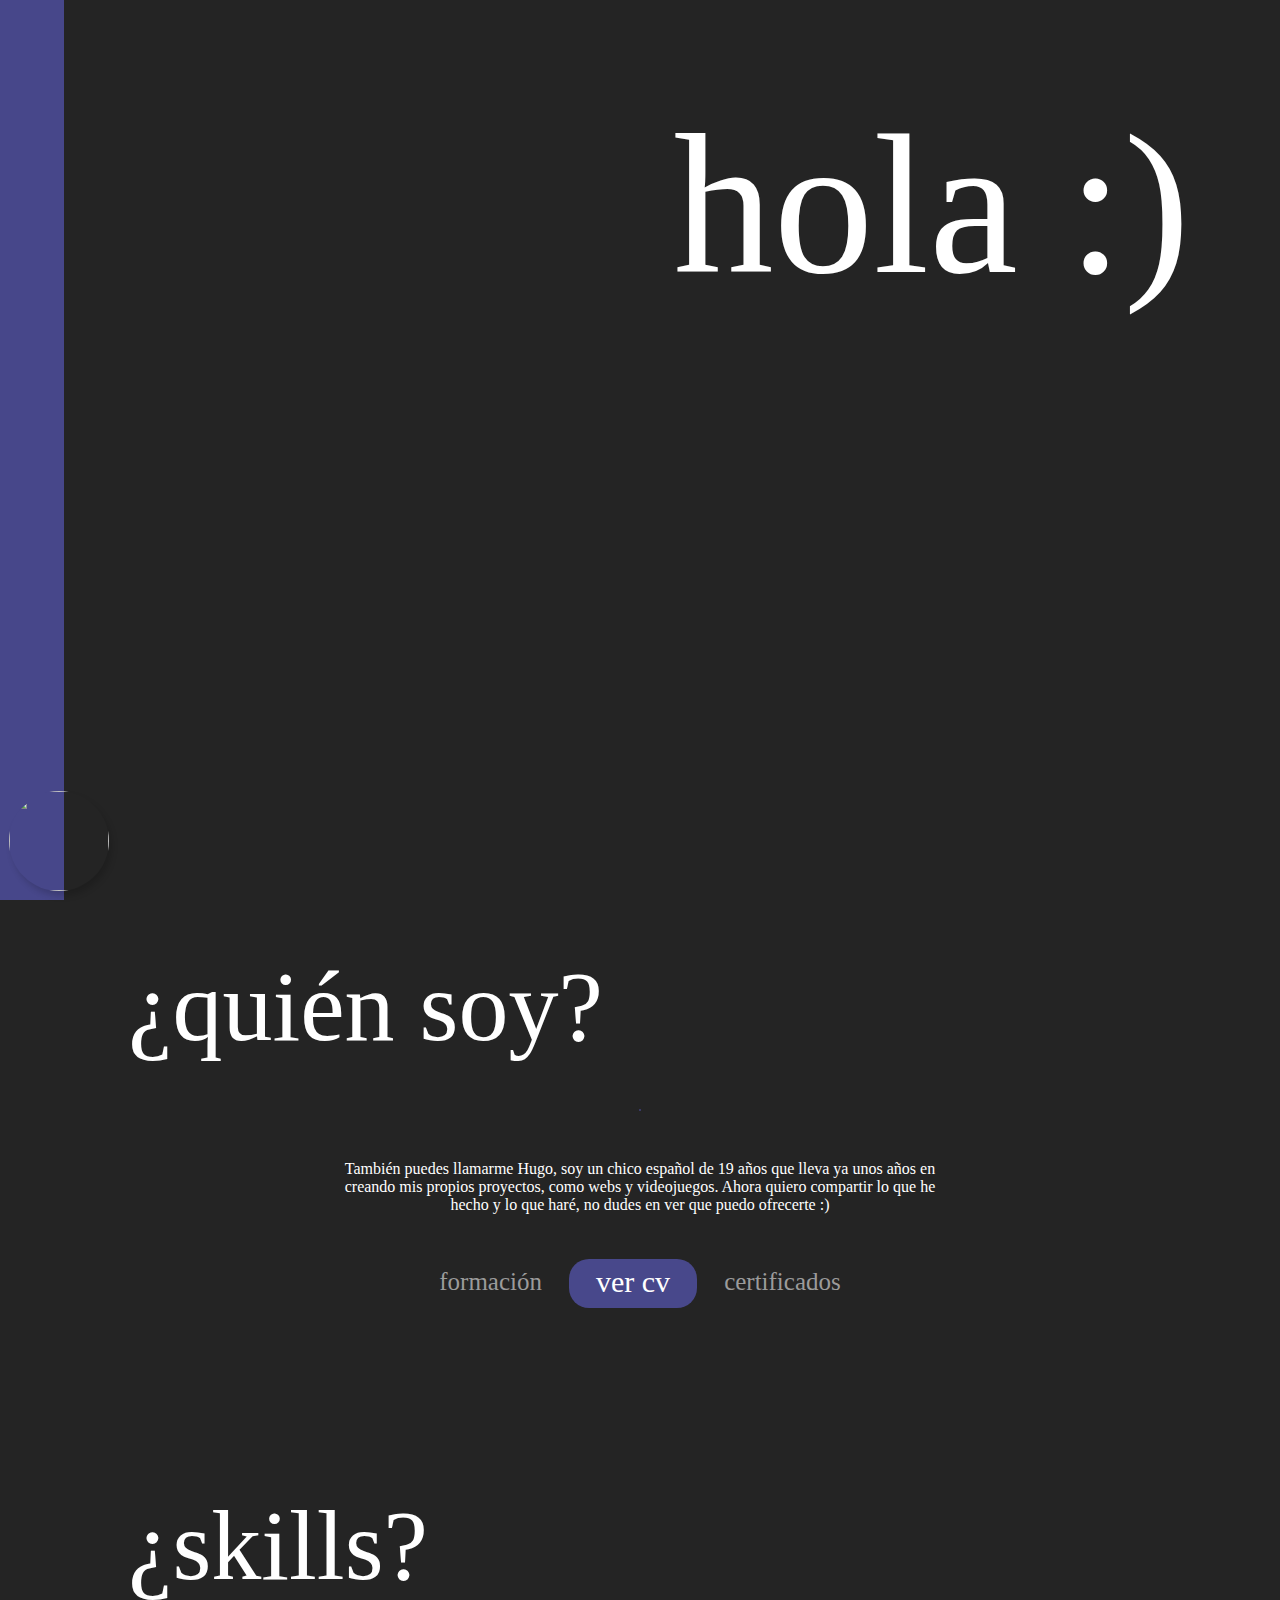
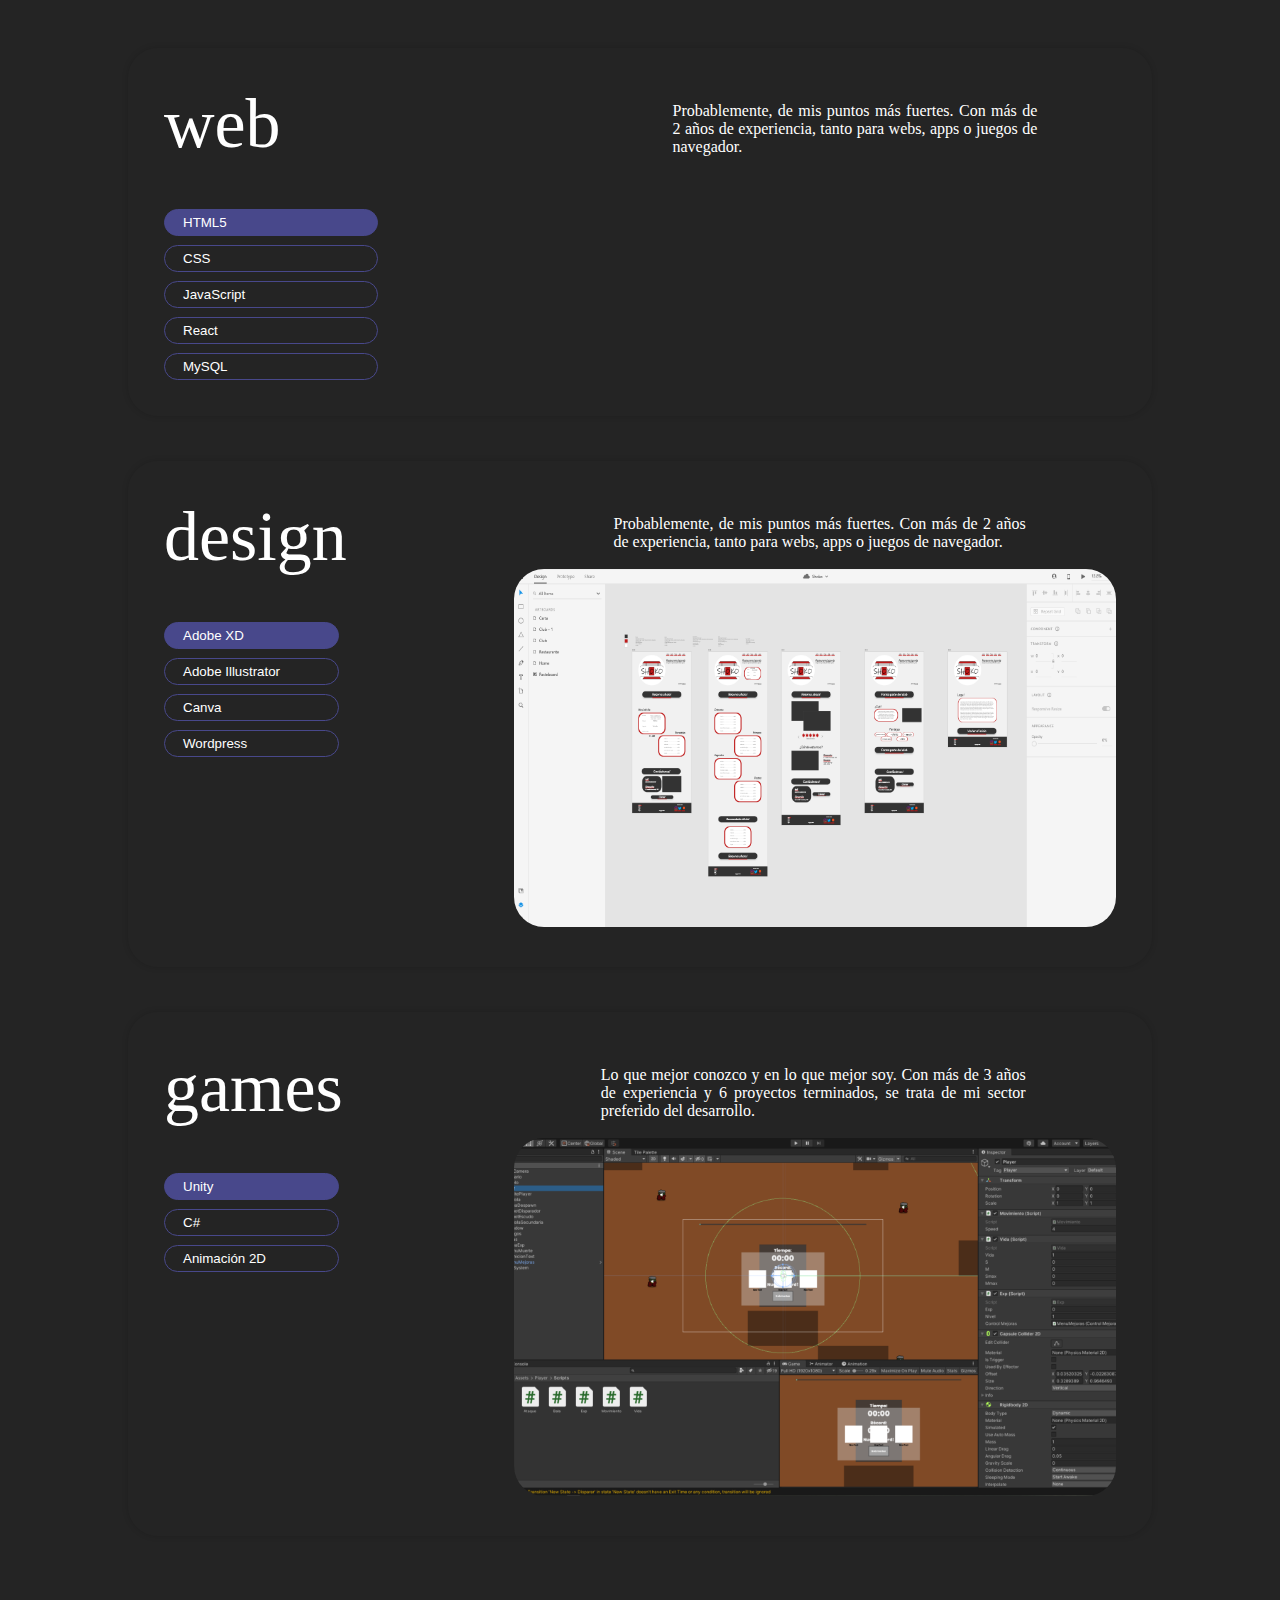
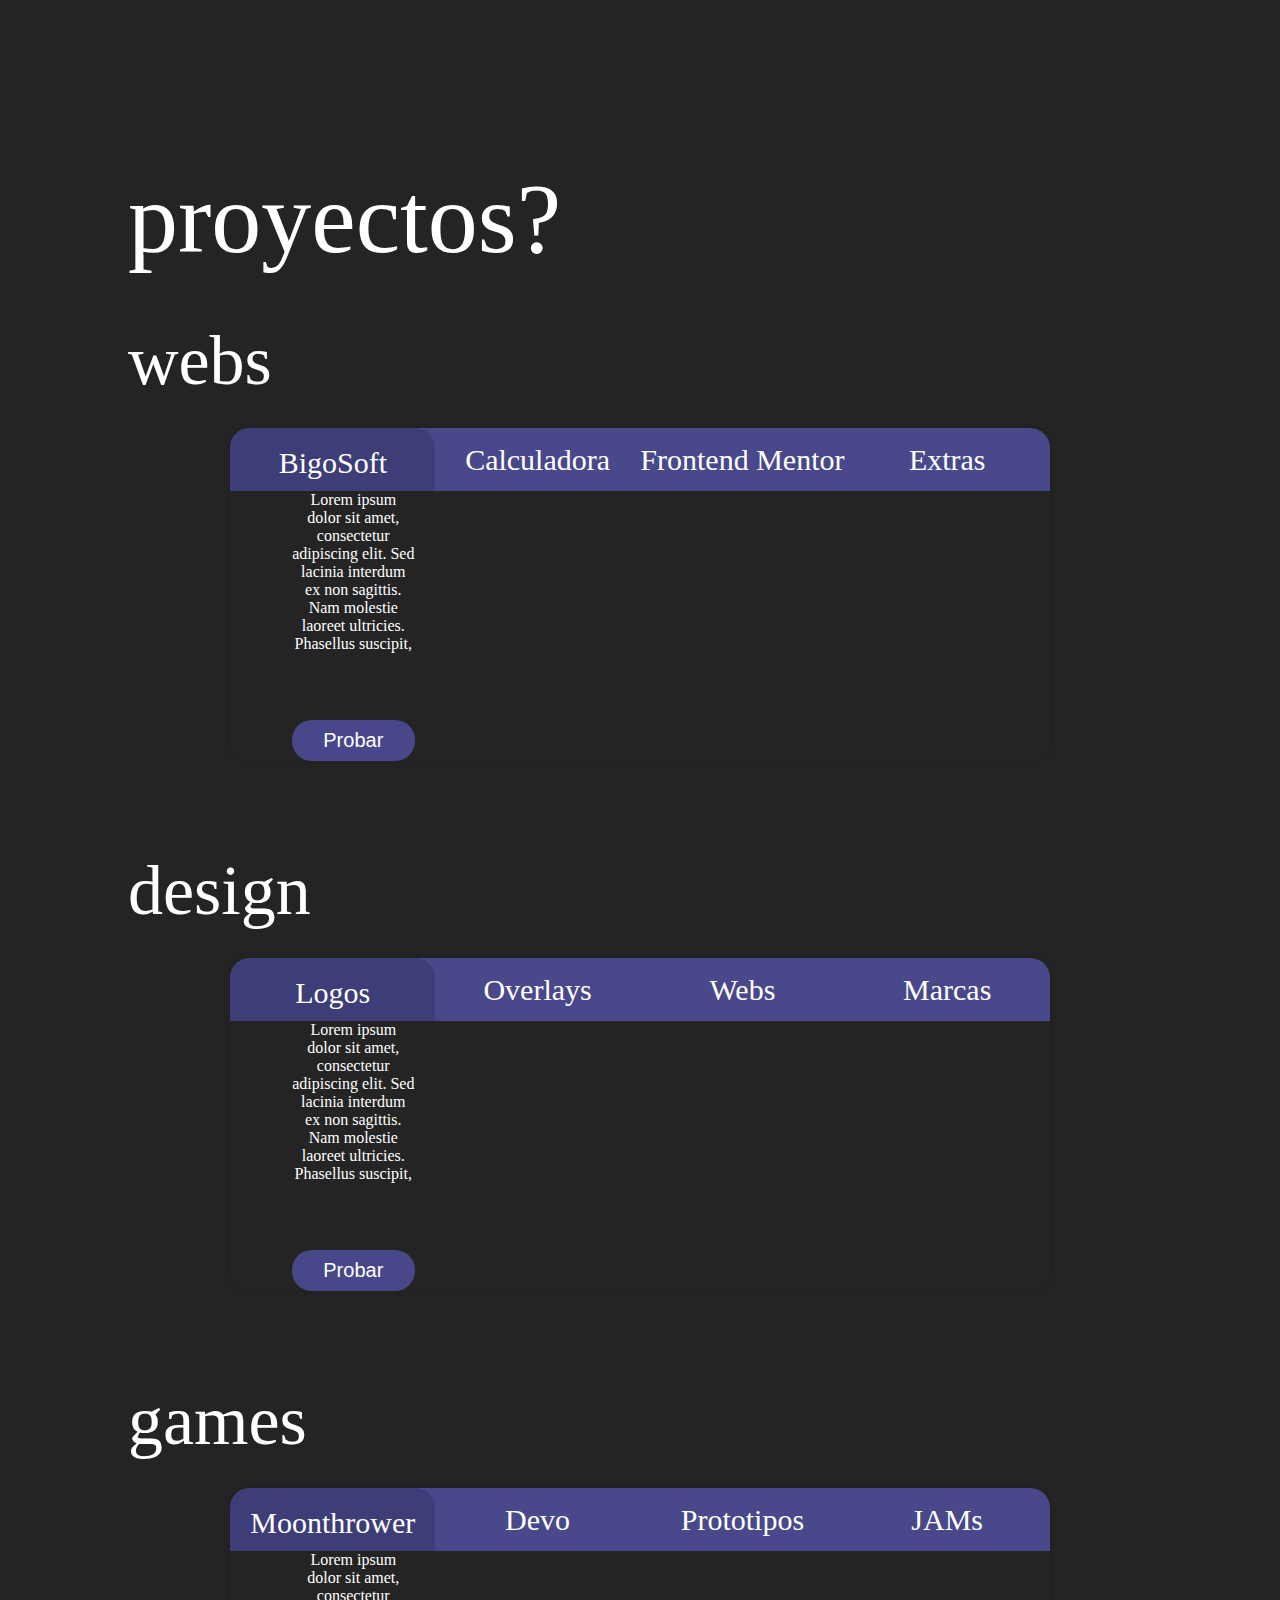
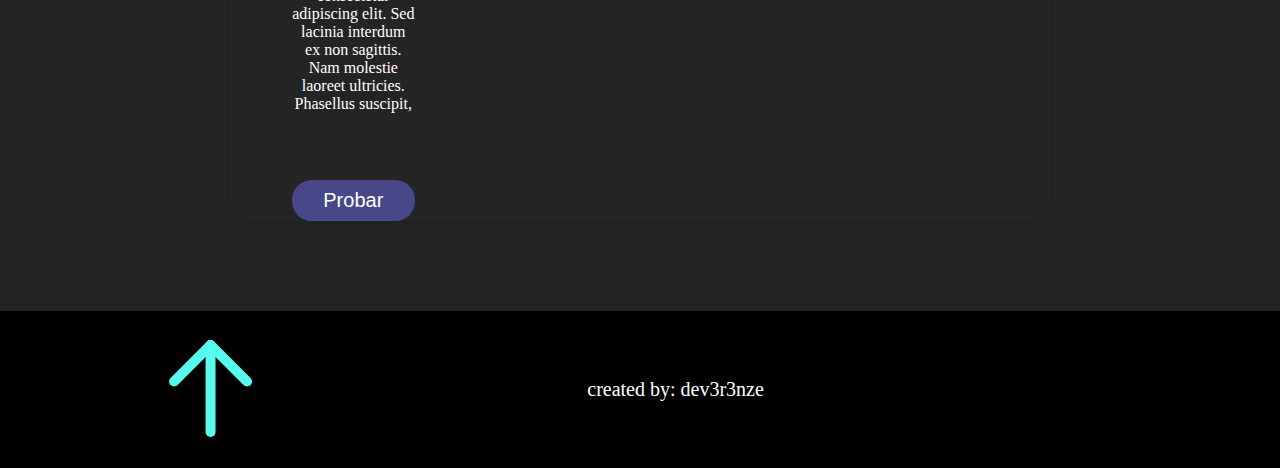
==== index.html @ 4ddea694 "skills interactivas" ====
<!DOCTYPE html>
<html lang="en">
<head>
    <meta charset="UTF-8">
    <meta http-equiv="X-UA-Compatible" content="IE=edge">
    <meta name="viewport" content="width=device-width, initial-scale=1.0">
    <link rel="stylesheet" href="style.css">
    <link rel="shortcut icon" href="Recursos/favicon/favicon.ico" type="image/x-icon">
    <script src="code.js"></script>
    <title>dev3r3nze's portfolio</title>
</head>
<body>
    <div class="header">
        <div id="headerText">hola :)</div>
    </div>
    <div id="menuLateralClosed" onclick="ToggleMenu()">
        <img src="Recursos/iso.png" alt="">
    </div>
    <div id="menuLateralOpened">
        <div class="optMenuLateral">¿quién soy?</div>
        <div class="optMenuLateral">¿skills?</div>
        <div class="optMenuLateral">¿proyectos?</div>
        <div id="logoCerrarMenuLateral"><img src="Recursos/iso.png" alt="" onclick="ToggleMenu()"></div>
        <div id="redesMenuLateral"> 
            <a href="https://linktr.ee/dev3r3nze" target="_blank"><img src="Recursos/redes/linktree.png" alt=""></a>
            <a href="https://discord.com/invite/rWkpjjJwpx" target="_blank"><img src="Recursos/redes/discord.png" alt=""></a>
            <a href="https://www.twitch.tv/dev3r3nze" target="_blank"><img src="Recursos/redes/twitch.png" alt=""></a>
        </div>
    </div>
    <div class="cat" id="quienCat">
        <div class="titleCat">¿quién soy?</div>
        <div class="contentCat">
            <div id="quienCatImg"><img src="Recursos/iso.png" alt=""></div>
            <div id="descQuien"><p>También puedes llamarme Hugo, soy un chico español de 19 años que lleva ya unos años en creando mis propios proyectos, como webs y videojuegos. Ahora quiero compartir lo que he hecho y lo que haré, no dudes en ver que puedo ofrecerte :)</p></div>
            <div id="btnsQuien">
                <div class="optQuien"><p>formación</p></div>
                <div id="optQuienEspecial"><p>ver cv</p></div>
                <div class="optQuien"><p></p>certificados</div>
            </div>
        </div>
    </div>
    <div class="cat" id="skillsCat">
        <div class="titleCat">¿skills?</div>
        <div class="skillContent">
            <div class="colNames">
                <p class="titleSkillsNames">web</p>
                <div class="skillsNamesBtns">
                    <button class="skillNameWeb" id="skillSelected" onclick="CambiarWeb(0)">HTML5</button>
                    <button class="skillNameWeb" onclick="CambiarWeb(1)">CSS</button>
                    <button class="skillNameWeb" onclick="CambiarWeb(2)">JavaScript</button>
                    <button class="skillNameWeb" onclick="CambiarWeb(3)">React</button>
                    <button class="skillNameWeb" onclick="CambiarWeb(4)">MySQL</button>
                </div>
            </div>
            <div class="colContent">
                <div class="skillResume">
                    <div class="colSkill1">
                        <img src="Recursos/techs/html-5.png" alt="" id="imageSkillWeb"><br>
                        <img src="Recursos/Rating.png" alt="" id="imageRating1Web">
                        <img src="Recursos/Rating.png" alt="" id="imageRating2Web">
                        <img src="Recursos/Rating.png" alt="" id="imageRating3Web">
                    </div>
                    <div class="colSkill2">
                        <p id="skillDescWeb" class="skillDesc"> Probablemente, de mis puntos más fuertes. Con más de 2 años de experiencia, tanto para webs, apps o juegos de navegador. </p>
                    </div>
                </div>
                <img src="Recursos/htmlSkillContent.png" alt="" id="skillContentImageWeb">
            </div>
        </div>
        <div class="skillContent">
            <div class="colNames">
                <p class="titleSkillsNames">design</p>
                <div class="skillsNamesBtns">
                    <button class="skillNameDesign" id="skillSelected" onclick="CambiarDesign(0)">Adobe XD</button>
                    <button class="skillNameDesign" onclick="CambiarDesign(1)">Adobe Illustrator</button>
                    <button class="skillNameDesign" onclick="CambiarDesign(2)">Canva</button>
                    <button class="skillNameDesign" onclick="CambiarDesign(3)">Wordpress</button>
                </div>
            </div>
            <div class="colContent">
                <div class="skillResume">
                    <div class="colSkill1">
                        <img src="Recursos/techs/xd.png" alt="" id="imageSkillDesign"><br>
                        <img src="Recursos/Rating.png" alt="" id="imageRating1Design">
                        <img src="Recursos/Rating.png" alt="" id="imageRating2Design">
                        <img src="Recursos/Rating.png" alt="" id="imageRating3Design">
                    </div>
                    <div class="colSkill2">
                        <p id="skillDescDesign" class="skillDesc"> Probablemente, de mis puntos más fuertes. Con más de 2 años de experiencia, tanto para webs, apps o juegos de navegador. </p>
                    </div>
                </div>
                <img src="Recursos/xdSkillContent.png" alt="" id="skillContentImageDesign">
            </div>
        </div>
        <div class="skillContent">
            <div class="colNames">
                <p class="titleSkillsNames">games</p>
                <div class="skillsNamesBtns">
                    <button class="skillNameGames" id="skillSelected" onclick="CambiarGames(0)">Unity</button>
                    <button class="skillNameGames" onclick="CambiarGames(1)">C#</button>
                    <button class="skillNameGames" onclick="CambiarGames(2)">Animación 2D</button>
                </div>
            </div>
            <div class="colContent">
                <div class="skillResume">
                    <div class="colSkill1">
                        <img src="Recursos/techs/unity.png" alt="" id="imageSkillGames"><br>
                        <img src="Recursos/Rating.png" alt="" id="imageRating1Games">
                        <img src="Recursos/Rating.png" alt="" id="imageRating2Games">
                        <img src="Recursos/Rating.png" alt="" id="imageRating3Games">
                    </div>
                    <div class="colSkill2">
                        <p id="skillDescGames" class="skillDesc"> Lo que mejor conozco y en lo que mejor soy. Con más de 3 años de experiencia y 6 proyectos terminados, se trata de mi sector preferido del desarrollo. </p>
                    </div>
                </div>
                <img src="Recursos/unitySkillContent.png" alt="" id="skillContentImageGames">
            </div>
        </div>
    </div>

    <div class="cat" id="proyectosCat">
        <div class="titleCat">proyectos?</div>
        <p class="titleProyectsRama">webs</p>
        <div class="proyectsRama">
            <div class="contentAllProyects">
                <div class="barraNames">
                    <div class="titleProyecto" id="proyectSelected">BigoSoft</div>
                    <div class="titleProyecto">Calculadora</div>
                    <div class="titleProyecto">Frontend Mentor</div>
                    <div class="titleProyecto">Extras</div>
                </div>
                <div class="contentProyect">
                    <div class="colDesc">
                        <p class="descProyecto">Lorem ipsum dolor sit amet, consectetur adipiscing elit. Sed lacinia interdum ex non sagittis. Nam molestie laoreet ultricies. Phasellus suscipit, </p>
                        <button class="probarProyectoBtn">Probar</button>
                    </div>
                    <div class="colImages">
                        <img src="Recursos/bigosoft/Bigosoft.png" alt="" class="imgProyecto" id="imgProyecto1">
                        <img src="Recursos/techs/html-5.png" alt="" class="techProyecto">
                        <img src="Recursos/techs/css-3.png" alt="" class="techProyecto">
                        <img src="Recursos/techs/js.png" alt="" class="techProyecto"> <br>
                        <img src="Recursos/techs/xd.png" alt="" class="techProyecto">
                        <img src="Recursos/techs/logo-react-icon.png" alt="" class="techProyecto">
                        <img src="Recursos/techs/illustrator.png" alt="" class="techProyecto">
                        <img src="Recursos/bigosoft/Bigosoft2.png" alt="" class="imgProyecto" id="imgProyecto2">
                    </div>
                </div>
            </div>
        </div>
        <p class="titleProyectsRama">design</p>
        <div class="proyectsRama">
            <div class="contentAllProyects">
                <div class="barraNames">
                    <div class="titleProyecto" id="proyectSelected">Logos</div>
                    <div class="titleProyecto">Overlays</div>
                    <div class="titleProyecto">Webs</div>
                    <div class="titleProyecto">Marcas</div>
                </div>
                <div class="contentProyect">
                    <div class="colDesc">
                        <p class="descProyecto">Lorem ipsum dolor sit amet, consectetur adipiscing elit. Sed lacinia interdum ex non sagittis. Nam molestie laoreet ultricies. Phasellus suscipit, </p>
                        <button class="probarProyectoBtn">Probar</button>
                    </div>
                    <div class="colImages">
                        <img src="Recursos/logos/Pack_logos_1.png" alt="" class="imgProyecto" id="imgProyecto1">
                        <img src="Recursos/logos/Shoko.png" alt="" class="techProyecto">
                        <img src="Recursos/logos/mad.png" alt="" class="techProyecto">
                        <img src="Recursos/logos/gym.png" alt="" class="techProyecto"> <br>
                        <img src="Recursos/techs/canva.png" alt="" class="techProyecto">
                        <img src="Recursos/techs/illustrator.png" alt="" class="techProyecto">
                        <img src="Recursos/logos/Pack_logos_2.png" alt="" class="imgProyecto" id="imgProyecto2">
                    </div>
                </div>
            </div>
        </div>
        <p class="titleProyectsRama">games</p>
        <div class="proyectsRama">
            <div class="contentAllProyects">
                <div class="barraNames">
                    <div class="titleProyecto" id="proyectSelected">Moonthrower</div>
                    <div class="titleProyecto">Devo</div>
                    <div class="titleProyecto">Prototipos</div>
                    <div class="titleProyecto">JAMs</div>
                </div>
                <div class="contentProyect">
                    <div class="colDesc">
                        <p class="descProyecto">Lorem ipsum dolor sit amet, consectetur adipiscing elit. Sed lacinia interdum ex non sagittis. Nam molestie laoreet ultricies. Phasellus suscipit, </p>
                        <button class="probarProyectoBtn">Probar</button>
                    </div>
                    <div class="colImages">
                        <img src="Recursos/moonthrower/JuegoDestacable_1.png" alt="" class="imgProyecto" id="imgProyecto1">
                        <img src="Recursos/techs/unity.png" alt="" class="techProyecto">
                        <img src="Recursos/techs/c-sharp.png" alt="" class="techProyecto">
                        <img src="Recursos/techs/aseprite.png" alt="" class="techProyecto"> <br>
                        
                        <img src="Recursos/moonthrower/JuegoDestacable_2.png" alt="" class="imgProyecto" id="imgProyecto2">
                    </div>
                </div>
            </div>
        </div>
    </div>
    
    <div class="footer">
        <div class="colFooter">
            <a href="#"><svg xmlns="http://www.w3.org/2000/svg" width="87.142" height="98.932" viewBox="0 0 87.142 98.932">
                <g id="Group_40" data-name="Group 40" transform="translate(1317.071 743.432) rotate(180)">
                  <line id="Line_1" data-name="Line 1" y2="83.543" transform="translate(1273.5 649.5)" fill="none" stroke="#58fcec" stroke-linecap="round" stroke-width="10"/>
                  <line id="Line_2" data-name="Line 2" y1="36.5" x2="36.5" transform="translate(1273.5 699.861)" fill="none" stroke="#58fcec" stroke-linecap="round" stroke-width="10"/>
                  <line id="Line_3" data-name="Line 3" y1="36.5" x2="36.5" transform="translate(1273.5 699.861) rotate(90)" fill="none" stroke="#58fcec" stroke-linecap="round" stroke-width="10"/>
                </g>
              </svg></a>
              
        </div>
        <div class="colFooter">
            <p>created by: dev3r3nze</p>
        </div>
        <div class="colFooter">
            <div class="redes">
                <a href="https://linktr.ee/dev3r3nze" target="_blank"><img src="Recursos/redes/linktree.png" alt="" class="redesImg"></a>
                <a href="https://discord.com/invite/rWkpjjJwpx" target="_blank"><img src="Recursos/redes/discord.png" alt="" class="redesImg"></a>
                <a href="https://dev3r3nze.itch.io/" target="_blank"><img src="Recursos/redes/itch.io.png" alt="" class="redesImg"></a>
                <a href="https://twitter.com/dev3r3nze" target="_blank"><img src="Recursos/redes/twitter.png" alt="" class="redesImg"></a>
                <a href="https://www.twitch.tv/dev3r3nze" target="_blank"><img src="Recursos/redes/twitch.png" alt="" class="redesImg"></a>
            </div>
        </div>
       
    </div>

    </div>
</body> 
</html>
---- style.css ----
/*Universal*/
*{
    margin: 0px;
    padding: 0px;
}

body{
    background-color: #242424;
    display: flex;
    flex-direction: column;
    align-items: center;
}

.cat{
    margin-top: 60vh;
    width: 80%;
}

/*Menu lateral*/
#menuLateralOpened,#menuLateralClosed{
    height: 100%;
    position: fixed;
    background-color: rgba(100,100,219,0.56);
    width: 40%;
    display: none;
    text-align: center;
    left: 0px;

}
#menuLateralClosed{
    width: 5%;
    display: block;
    display: flex;
    justify-content: flex-end;
    align-items: flex-end;
}
#menuLateralClosed img{
    width: 100px;
    height: 100px;
    translate: 5vh -1vh;
    box-shadow: 3px 5px 6px rgba(0,0,0,0.16);
    border-radius: 50px;
}

#menuLateralOpened .optMenuLateral{
    width: 90%;
    background-color: #242424;
    color: white;
    margin: 5vh 0vh 5vh 0vh;
    padding: 3vh 0vh 3vh 10%;
    text-align: left;
    font-size: 40px;
}

#menuLateralOpened #logoCerrarMenuLateral img{
    width: 300px;
    box-shadow: 3px 5px 6px rgba(0,0,0,0.16);
    border-radius: 500px;
}

#menuLateralOpened #redesMenuLateral{
    background-color: #242424;
    margin-top: 5vh;
    text-align: right;
    padding: 2vh;
    width: 20%;
    
}
#menuLateralOpened #redesMenuLateral img{
    width: 30px;
}


/*Header*/
.header {
    width: 100%;
    text-align: end;
}

.header #headerText{
    font-size: 200px;
    color: white;
    margin: 10vh;
}


/*Categoría quien soy*/

#quienCat .titleCat{
    font-size: 100px;
    color: white;
    margin-bottom: 5vh;
}

#quienCat .contentCat{
    display: flex;
    flex-direction: column;
    align-items: center;
}

#quienCat .contentCat #quienCatImg img{
    border: solid 1px rgba(100,100,219,0.56);
    border-radius: 500px;
    margin-bottom: 5vh;

}

#quienCat .contentCat #descQuien{
    width: 60%;
    color: white;
    text-align: center;
    margin-bottom: 5vh;
    font-size: 16px;

}

#quienCat .contentCat #btnsQuien .optQuien{
    float: left;
    margin: 1vh;
    color: #9B9B9B;
    font-size: 25px;
}

#quienCat .contentCat #btnsQuien #optQuienEspecial{
    float: left;
    margin: 0vh 2vh 0vh 2vh;
    padding: 0.7vh 3vh 1vh;
    background: #48488B;
    border-radius: 20px;
    font-size: 30px;
    color: white;
}



/*Categoría skills*/
#skillsCat{
    margin-top: 20vh;
}

.titleCat{
    font-size: 100px;
    color: white;
    margin-bottom: 5vh;
}
.skillContent{
    display: flex;
    flex-direction: row;
    box-shadow: 0px 0px 6px rgb(0 0 0 / 16%);
    padding: 4vh;
    border-radius: 30px;
    margin-bottom: 5vh;

}

.skillContent .colNames{
    width: 70%;
}

.skillContent .colNames .titleSkillsNames{
    color: white;
    font-size: 70px;
    margin-bottom: 4vh;
}

.skillContent .skillsNamesBtns{
    display: flex;
    flex-direction: column;
}

.skillContent .skillsNamesBtns .skillNameDesign, .skillNameWeb ,.skillNameGames{
    background: transparent;
    border: solid 0.5px;
    border-color: #48488B;
    border-radius: 20px;
    width: 50%;
    height: 3vh;
    margin-top: 1vh;
    color: white;
    text-align: left;
    padding-left: 2vh;
}

.skillContent .skillsNamesBtns #skillSelected{
    background-color: #48488B;
}

.skillContent .colContent .skillResume{
    display: flex;
    flex-direction: row;
    color: white;
    margin-bottom: 2vh;
    width: 85%;
    padding-top: 2vh;
}

.skillContent .colContent .skillResume .skillDesc{
    margin-left: 2vh;
    text-align: justify;
}

.skillContent .colContent .skillResume .colSkill1{
    width: 30%;
    text-align: center;
}
.skillContent .colContent .skillResume .colSkill2{
    font-size: 16px;
}

.skillContent .colContent .skillResume #imageSkillWeb,#imageSkillDesign,#imageSkillGames{
    width: 13vh
}

/* categoría proyectos*/
#proyectosCat{
    margin-top: 20vh;
}

.proyectsRama{
    width: 80%;
    box-shadow: 0px 0px 6px rgb(0 0 0 / 16%);
    border-radius: 20px;
    margin: auto;
    margin-top: 3vh;
    margin-bottom: 10vh;
}

.titleProyectsRama{
    color: white;
    font-size: 70px;
}

.proyectsRama .contentAllProyects{
    display: flex;
    flex-direction: column;
}

.proyectsRama .contentAllProyects .barraNames{
    background: #48488B;
    border-radius: 20px 20px 0px 0px;
    display: flex;
    justify-content: space-around;
    height: 7vh;
    align-items: center;
}

.proyectsRama .contentAllProyects .barraNames .titleProyecto{
    float: left;
    font-size: 30px;
    color: white;
    width: 25%;
    text-align: center;
}

.proyectsRama .contentAllProyects .barraNames #proyectSelected, .titleProyecto:hover{
    background-color: #3D3D77;
    border-radius: 20px 20px 0px 0px;
    height: 5vh;
    padding-top: 2vh;
}

.proyectsRama .contentAllProyects .contentProyect{
    display: flex;
    flex-direction: row;
    align-items: center;
    justify-content: space-between;
    text-align: center;
}

.proyectsRama .contentAllProyects .contentProyect .colDesc{
    width: 30%;
    display: flex;
    height: 30vh;
    flex-direction: column;
    align-items: center;
    justify-content: space-between;
}

.proyectsRama .contentAllProyects .contentProyect .colDesc p{
    color: white;
    font-size: 16px;
    width: 50%;
}

.proyectsRama .contentAllProyects .contentProyect .colDesc button{
    width: 50%;
    padding: 1vh 3vh 1vh;
    background: rgba(100,100,219,0.56);
    border-radius: 20px;
    font-size: 20px;
    color: white;
    border: 0px;
   
}

.proyectsRama .contentAllProyects .contentProyect .colImages{
    width: 70%;
    padding-top: 3vh;
}

.proyectsRama .contentAllProyects .contentProyect .colImages #imgProyecto2{
    translate: 0px -4vh;
}

.proyectsRama .contentAllProyects .contentProyect .colImages .techProyecto{
    width: 6vh;
    translate: 0px -5vh;
}

/*Footer*/
.footer{
    background-color: black;
    display: flex;
    width: 100%;
    align-items: center;
    justify-content: space-around;
    padding: 3vh 0vh;
}

.footer .colFooter p{
    color: white;
    font-size: 20px;
}

.footer .colFooter .redesImg{
    width: 5vh;
}


#quienCat .contentCat #btnsQuien #optQuienEspecial:hover, .skillContent .colNames .skillNameDesign:hover,.skillNameWeb:hover, .skillNameGames:hover, .titleProyecto:hover, .proyectsRama .contentAllProyects .contentProyect .colDesc button:hover{
    background-color: #2d2d57;
    cursor: pointer;
}

 #redesMenuLateral img:hover, svg, .redes img:hover{
    cursor: pointer;
}

#menuLateralOpened .optMenuLateral:hover{
    background-color: #111111;
    cursor: pointer;
}

#logoCerrarMenuLateral img:hover, #menuLateralClosed img:hover{
    cursor: pointer;
    transform: scale(1.05);
}
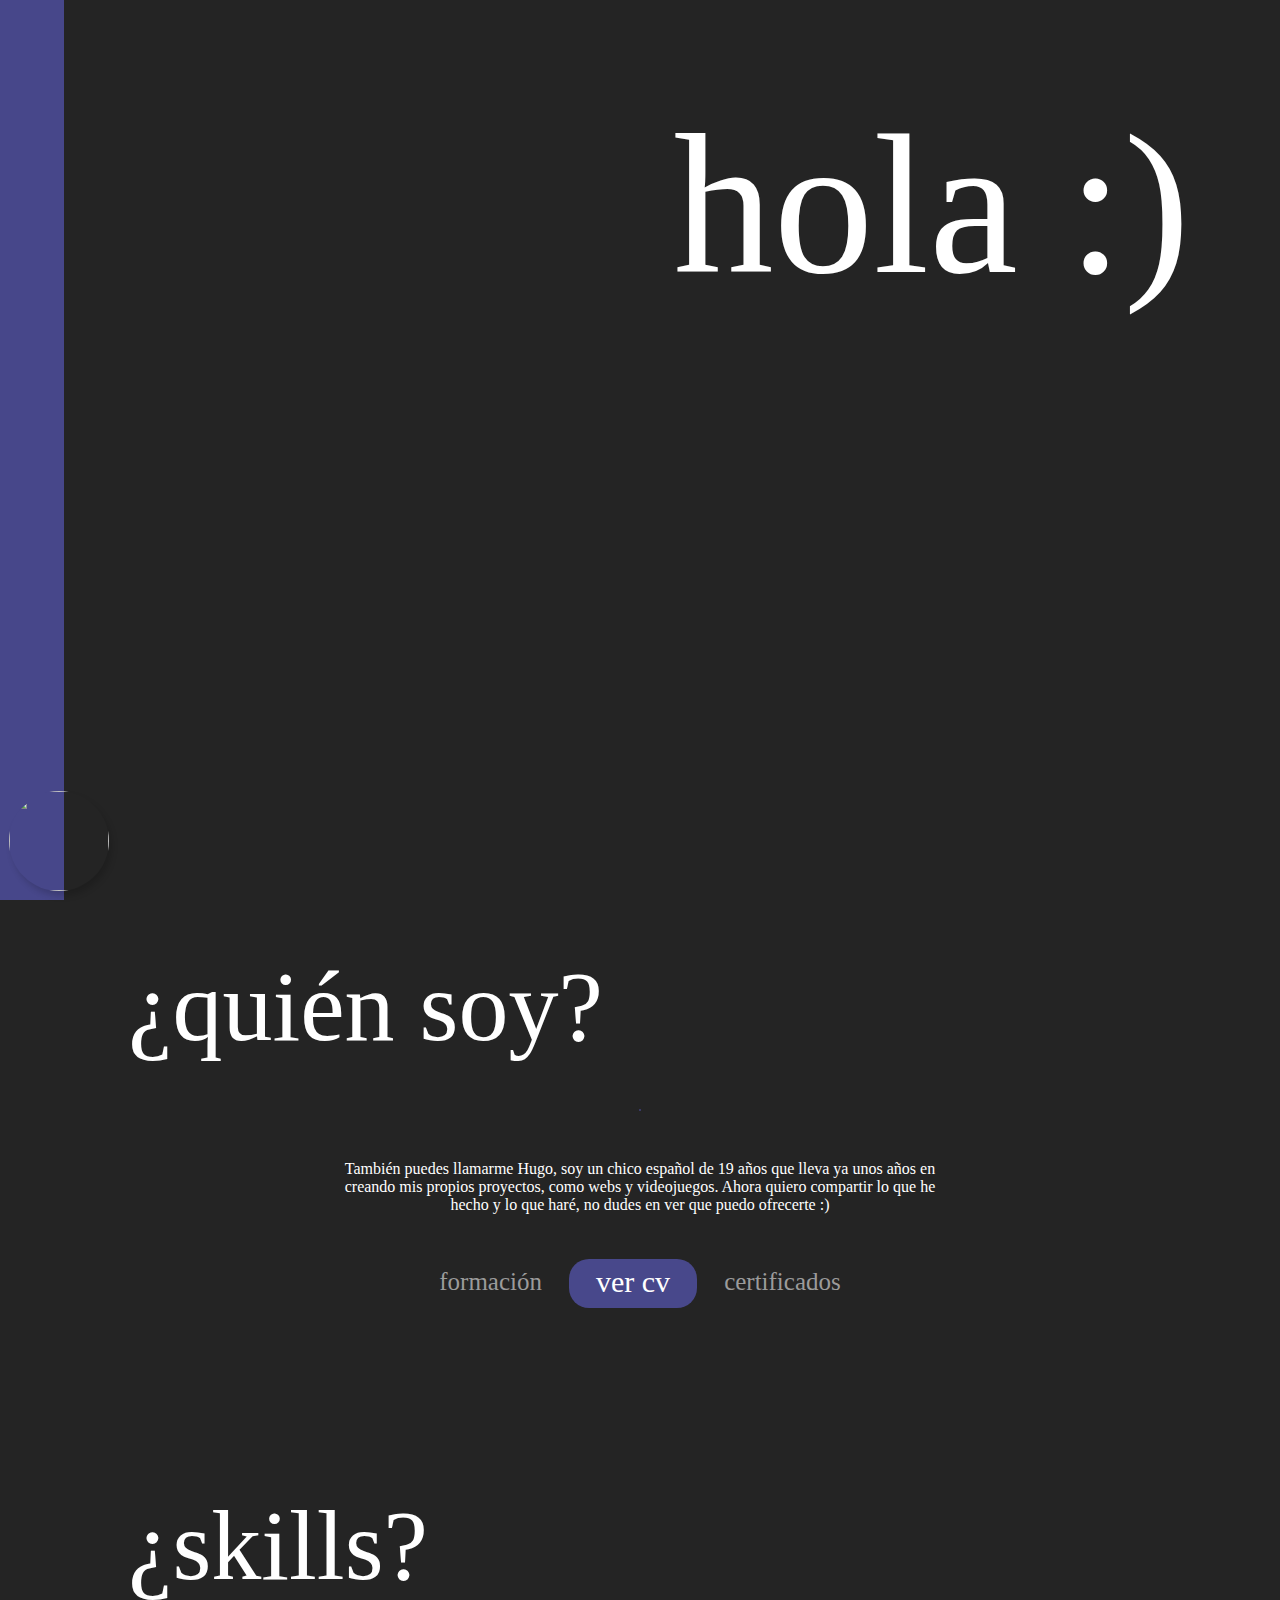
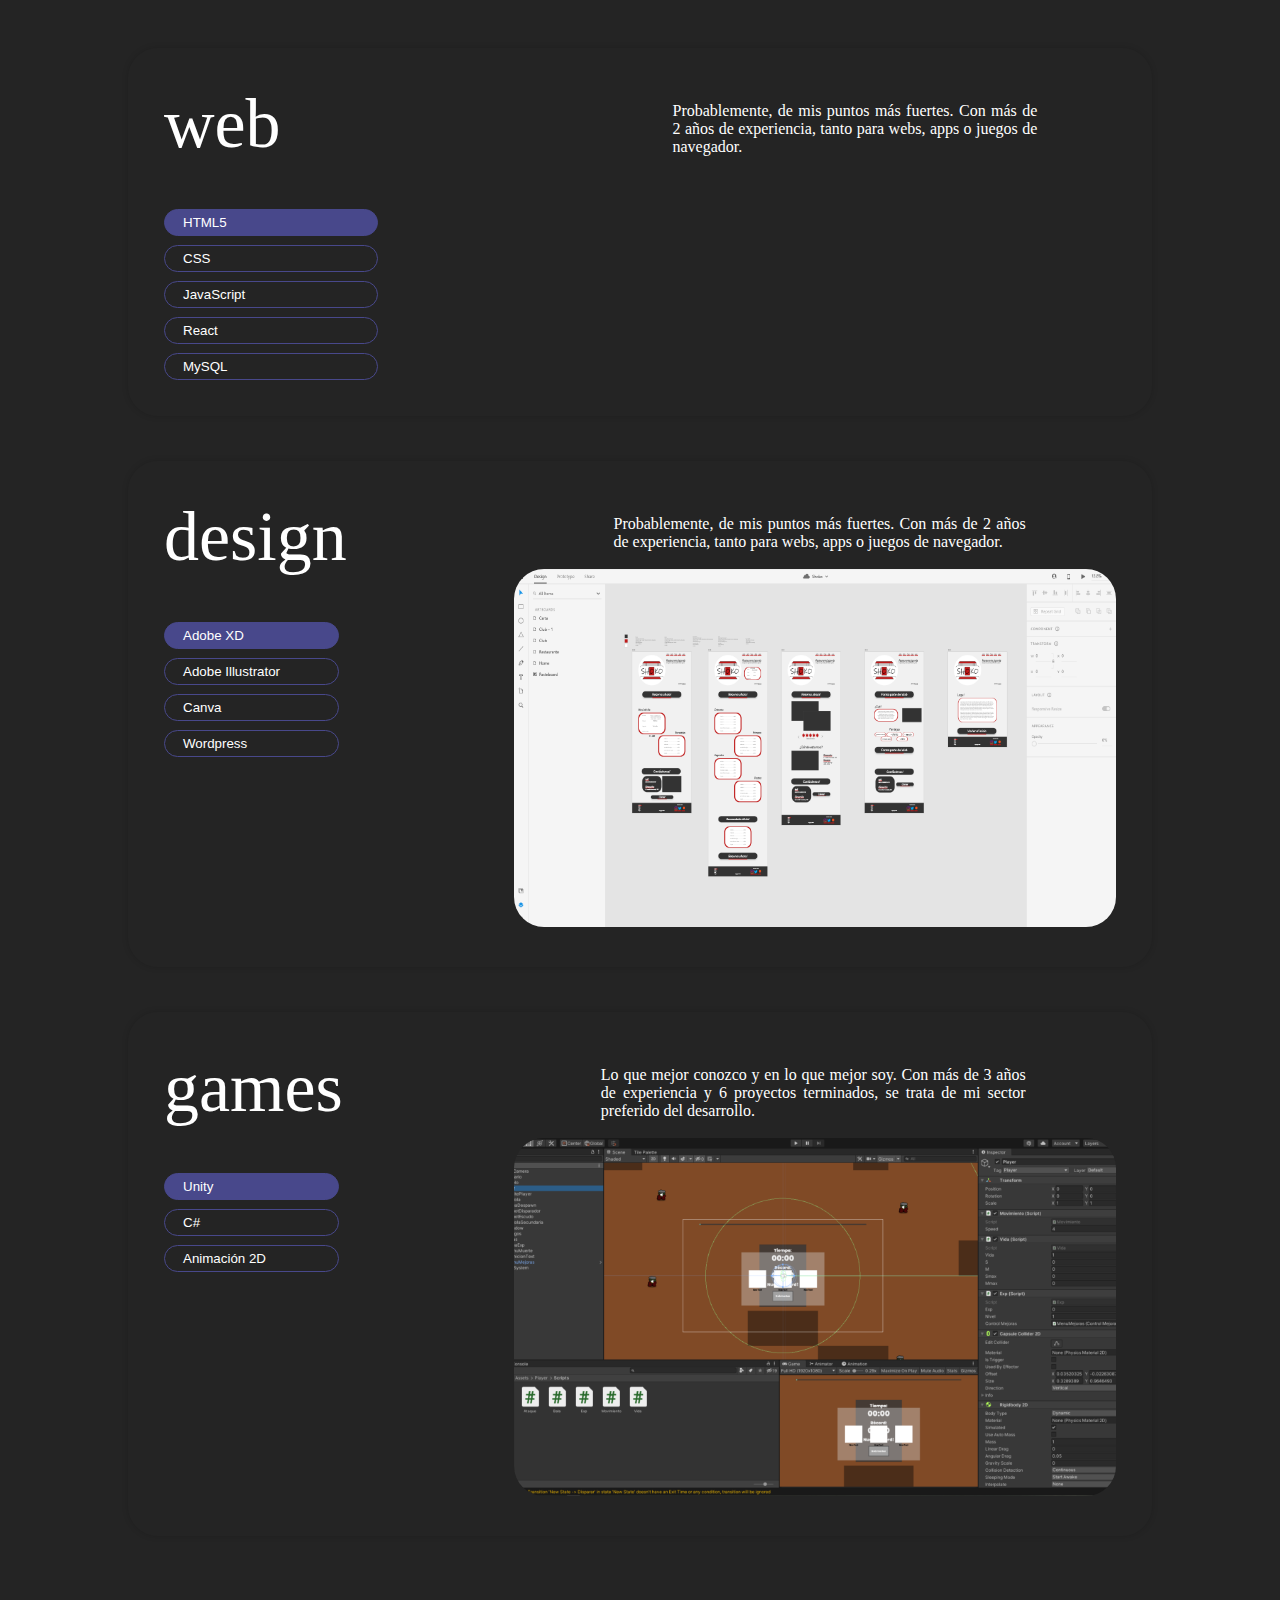
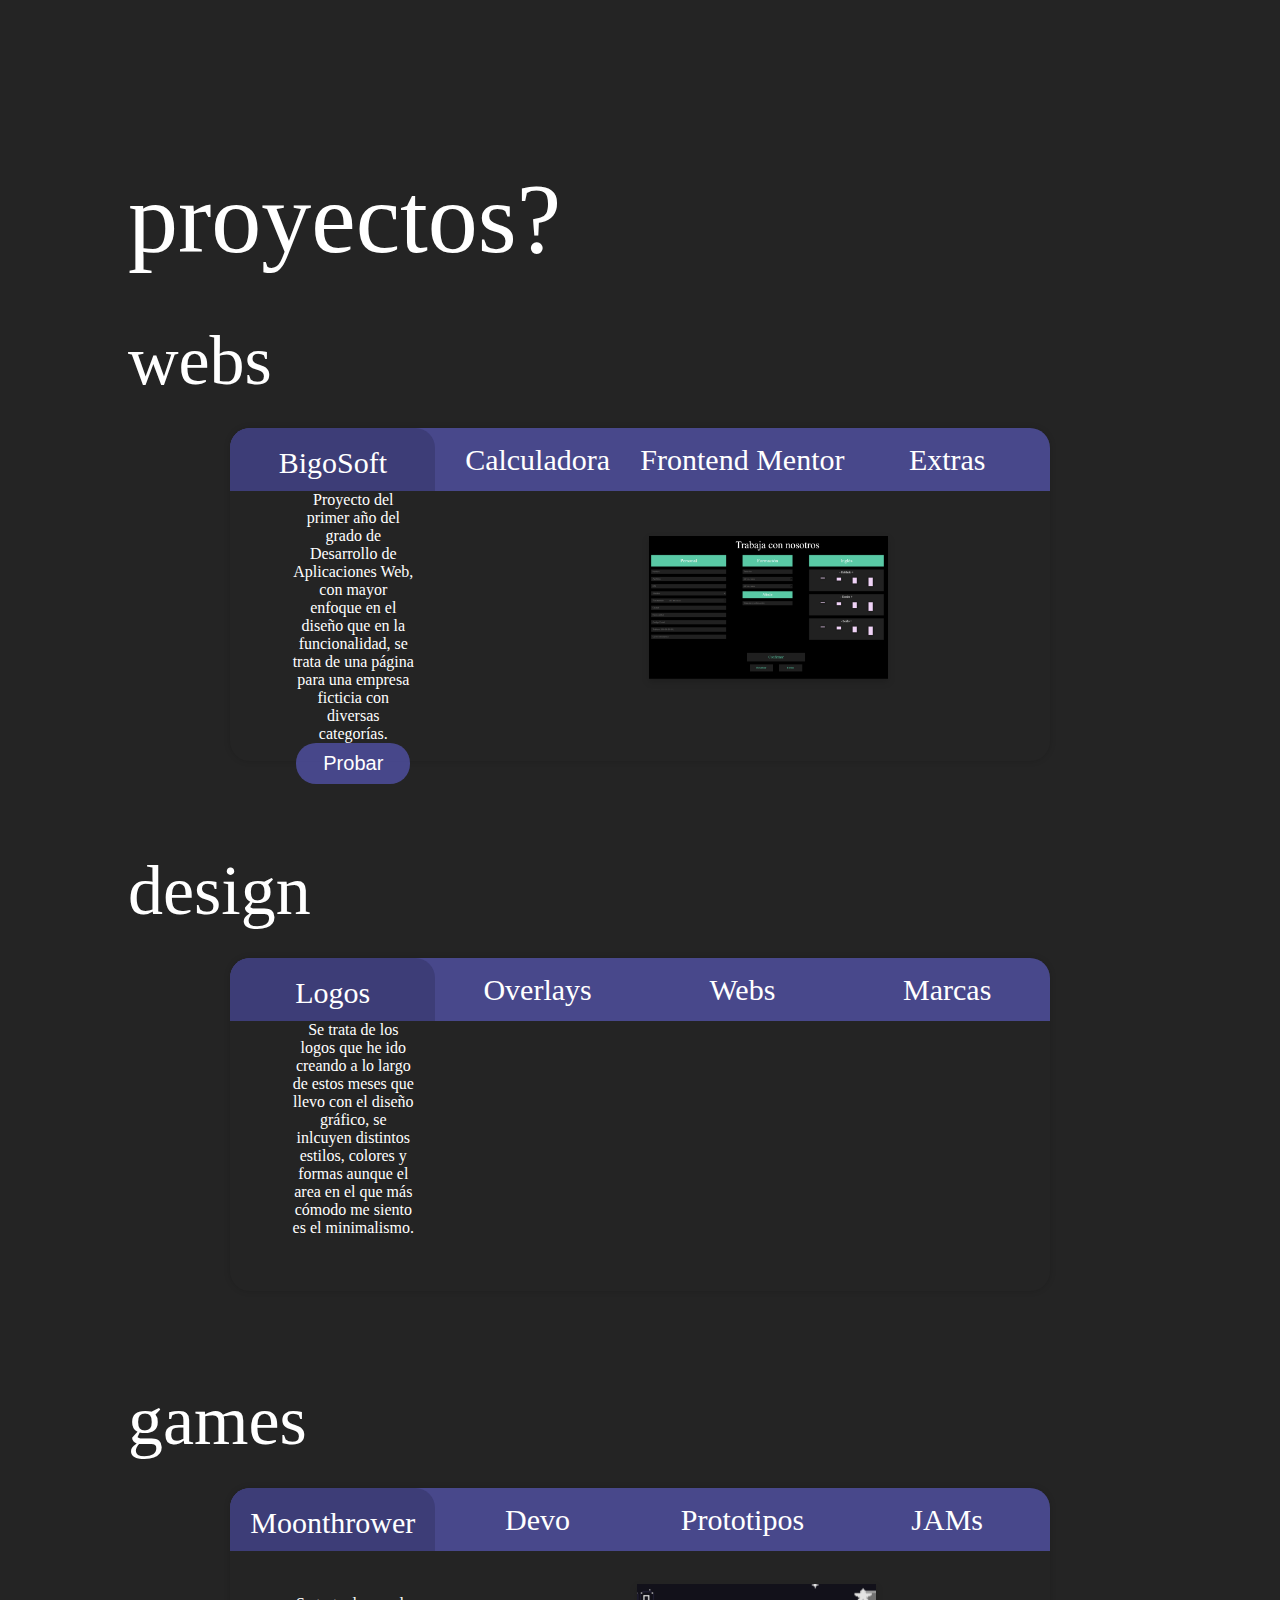
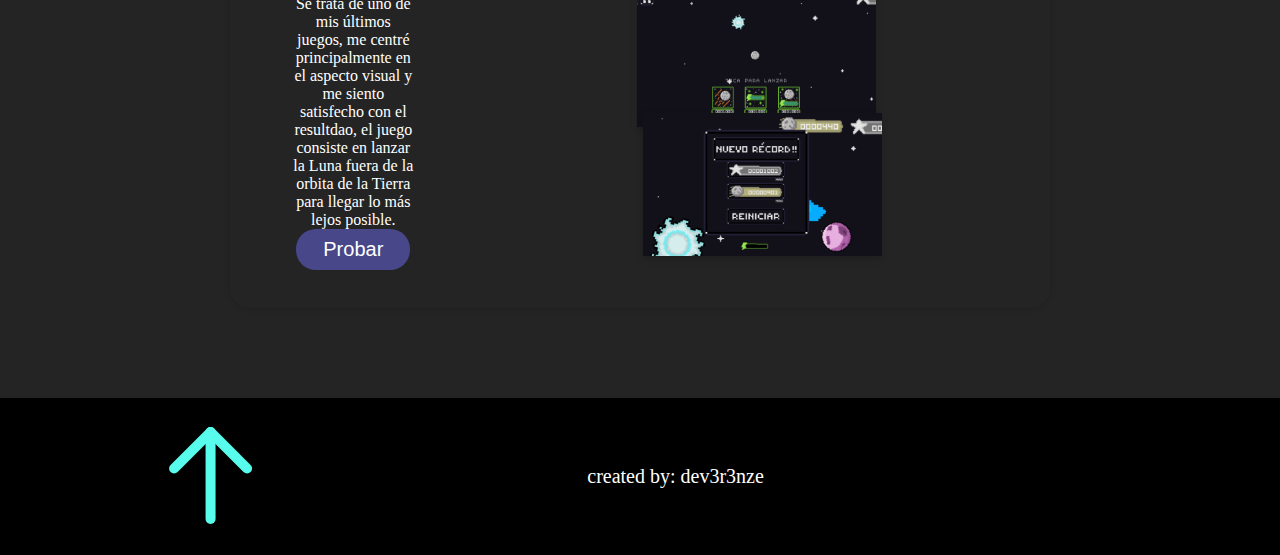
==== commit d1f0ce0e: "proyectos interactuables" ====
--- a/index.html
+++ b/index.html
@@ -124,25 +124,25 @@
         <div class="proyectsRama">
             <div class="contentAllProyects">
                 <div class="barraNames">
-                    <div class="titleProyecto" id="proyectSelected">BigoSoft</div>
-                    <div class="titleProyecto">Calculadora</div>
-                    <div class="titleProyecto">Frontend Mentor</div>
-                    <div class="titleProyecto">Extras</div>
+                    <div class="titleProyectoWeb" id="proyectSelected" onclick="CambiarProyectosWeb(0)">BigoSoft</div>
+                    <div class="titleProyectoWeb" onclick="CambiarProyectosWeb(1)">Calculadora</div>
+                    <div class="titleProyectoWeb" onclick="CambiarProyectosWeb(2)">Frontend Mentor</div>
+                    <div class="titleProyectoWeb" onclick="CambiarProyectosWeb(3)">Extras</div>
                 </div>
                 <div class="contentProyect">
                     <div class="colDesc">
-                        <p class="descProyecto">Lorem ipsum dolor sit amet, consectetur adipiscing elit. Sed lacinia interdum ex non sagittis. Nam molestie laoreet ultricies. Phasellus suscipit, </p>
-                        <button class="probarProyectoBtn">Probar</button>
+                        <p class="descProyecto" id="descProyectoWeb">Proyecto del primer año del grado de Desarrollo de Aplicaciones Web, con mayor enfoque en el diseño que en la funcionalidad, se trata de una página para una empresa ficticia con diversas categorías.</p>
+                        <a href="" target="_blank"><button class="probarProyectoBtn" id="BtnWeb">Probar</button></a>
                     </div>
                     <div class="colImages">
-                        <img src="Recursos/bigosoft/Bigosoft.png" alt="" class="imgProyecto" id="imgProyecto1">
-                        <img src="Recursos/techs/html-5.png" alt="" class="techProyecto">
-                        <img src="Recursos/techs/css-3.png" alt="" class="techProyecto">
-                        <img src="Recursos/techs/js.png" alt="" class="techProyecto"> <br>
-                        <img src="Recursos/techs/xd.png" alt="" class="techProyecto">
-                        <img src="Recursos/techs/logo-react-icon.png" alt="" class="techProyecto">
-                        <img src="Recursos/techs/illustrator.png" alt="" class="techProyecto">
-                        <img src="Recursos/bigosoft/Bigosoft2.png" alt="" class="imgProyecto" id="imgProyecto2">
+                        <img src="Recursos/bigosoft/Bigosoft1.png" alt="" class="imgProyecto" id="imgProyecto1Web">
+                        <img src="Recursos/techs/html-5.png" alt="" class="techProyecto" id="techProyectoWeb1">
+                        <img src="Recursos/techs/css-3.png" alt="" class="techProyecto"id="techProyectoWeb2">
+                        <img src="Recursos/techs/js.png" alt="" class="techProyecto"id="techProyectoWeb3"> <br>
+                        <img src="Recursos/techs/xd.png" alt="" class="techProyecto"id="techProyectoWeb4">
+                        <img src="Recursos/techs/illustrator.png" alt="" class="techProyecto"id="techProyectoWeb5">
+                        <img src="Recursos/techs/logo-react-icon.png" alt="" class="techProyecto"id="techProyectoWeb6">
+                        <img src="Recursos/bigosoft/Bigosoft2.png" alt="" class="imgProyecto" id="imgProyecto2Web">
                     </div>
                 </div>
             </div>
@@ -151,24 +151,24 @@
         <div class="proyectsRama">
             <div class="contentAllProyects">
                 <div class="barraNames">
-                    <div class="titleProyecto" id="proyectSelected">Logos</div>
-                    <div class="titleProyecto">Overlays</div>
-                    <div class="titleProyecto">Webs</div>
-                    <div class="titleProyecto">Marcas</div>
+                    <div class="titleProyectoDesign" id="proyectSelected" onclick="CambiarProyectosDesign(4)">Logos</div>
+                    <div class="titleProyectoDesign" onclick="CambiarProyectosDesign(5)">Overlays</div>
+                    <div class="titleProyectoDesign" onclick="CambiarProyectosDesign(6)">Webs</div>
+                    <div class="titleProyectoDesign" onclick="CambiarProyectosDesign(7)">Marcas</div>
                 </div>
                 <div class="contentProyect">
                     <div class="colDesc">
-                        <p class="descProyecto">Lorem ipsum dolor sit amet, consectetur adipiscing elit. Sed lacinia interdum ex non sagittis. Nam molestie laoreet ultricies. Phasellus suscipit, </p>
-                        <button class="probarProyectoBtn">Probar</button>
+                        <p class="descProyecto" id="descProyectoDesign">Se trata de los logos que he ido creando a lo largo de estos meses que llevo con el diseño gráfico, se inlcuyen distintos estilos, colores y formas aunque el area en el que más cómodo me siento es el minimalismo.</p>
+                        
                     </div>
                     <div class="colImages">
-                        <img src="Recursos/logos/Pack_logos_1.png" alt="" class="imgProyecto" id="imgProyecto1">
-                        <img src="Recursos/logos/Shoko.png" alt="" class="techProyecto">
-                        <img src="Recursos/logos/mad.png" alt="" class="techProyecto">
-                        <img src="Recursos/logos/gym.png" alt="" class="techProyecto"> <br>
-                        <img src="Recursos/techs/canva.png" alt="" class="techProyecto">
-                        <img src="Recursos/techs/illustrator.png" alt="" class="techProyecto">
-                        <img src="Recursos/logos/Pack_logos_2.png" alt="" class="imgProyecto" id="imgProyecto2">
+                        <img src="Recursos/logos/Pack_logos_1.png" alt="" class="imgProyecto" id="imgProyecto1Design">
+                        <img src="Recursos/techs/illustrator.png" alt="" class="techProyecto"id="techProyectoDesign1">
+                        <img src="Recursos/techs/canva.png" alt="" class="techProyecto"id="techProyectoDesign2"><br>
+                        <img src="Recursos/logos/gym.png" alt="" class="techProyecto"id="techProyectoDesign3"> 
+                        <img src="Recursos/logos/mad.png" alt="" class="techProyecto"id="techProyectoDesign4">
+                        <img src="Recursos/logos/Shoko.png" alt="" class="techProyecto"id="techProyectoDesign5">
+                        <img src="Recursos/logos/Pack_logos_2.png" alt="" class="imgProyecto" id="imgProyecto2Design">
                     </div>
                 </div>
             </div>
@@ -177,23 +177,22 @@
         <div class="proyectsRama">
             <div class="contentAllProyects">
                 <div class="barraNames">
-                    <div class="titleProyecto" id="proyectSelected">Moonthrower</div>
-                    <div class="titleProyecto">Devo</div>
-                    <div class="titleProyecto">Prototipos</div>
-                    <div class="titleProyecto">JAMs</div>
+                    <div class="titleProyectoGames" id="proyectSelected" onclick="CambiarProyectosGames(8)">Moonthrower</div>
+                    <div class="titleProyectoGames" onclick="CambiarProyectosGames(9)">Devo</div>
+                    <div class="titleProyectoGames" onclick="CambiarProyectosGames(10)">Prototipos</div>
+                    <div class="titleProyectoGames" onclick="CambiarProyectosGames(11)">JAMs</div>
                 </div>
                 <div class="contentProyect">
                     <div class="colDesc">
-                        <p class="descProyecto">Lorem ipsum dolor sit amet, consectetur adipiscing elit. Sed lacinia interdum ex non sagittis. Nam molestie laoreet ultricies. Phasellus suscipit, </p>
-                        <button class="probarProyectoBtn">Probar</button>
+                        <p class="descProyecto" id="descProyectoGames">Se trata de uno de mis últimos juegos, me centré principalmente en el aspecto visual y me siento satisfecho con el resultdao, el juego consiste en lanzar la Luna fuera de la orbita de la Tierra para llegar lo más lejos posible.</p>
+                        <a href="" target="_blank"><button class="probarProyectoBtn" id="BtnGames">Probar</button></a>
                     </div>
                     <div class="colImages">
-                        <img src="Recursos/moonthrower/JuegoDestacable_1.png" alt="" class="imgProyecto" id="imgProyecto1">
-                        <img src="Recursos/techs/unity.png" alt="" class="techProyecto">
-                        <img src="Recursos/techs/c-sharp.png" alt="" class="techProyecto">
-                        <img src="Recursos/techs/aseprite.png" alt="" class="techProyecto"> <br>
-                        
-                        <img src="Recursos/moonthrower/JuegoDestacable_2.png" alt="" class="imgProyecto" id="imgProyecto2">
+                        <img src="Recursos/moonthrower/moonthrower1.png" alt="" class="imgProyecto" id="imgProyecto1Games">
+                        <img src="Recursos/techs/unity.png" alt="" class="techProyecto"id="techProyectoGames1">
+                        <img src="Recursos/techs/c-sharp.png" alt="" class="techProyecto"id="techProyectoGames2">
+                        <img src="Recursos/techs/aseprite.png" alt="" class="techProyecto"id="techProyectoGames3"> <br>
+                        <img src="Recursos/moonthrower/moonthrower2.png" alt="" class="imgProyecto" id="imgProyecto2Games">
                     </div>
                 </div>
             </div>
--- a/style.css
+++ b/style.css
@@ -244,7 +244,7 @@
     align-items: center;
 }
 
-.proyectsRama .contentAllProyects .barraNames .titleProyecto{
+.proyectsRama .contentAllProyects .barraNames .titleProyectoWeb,.titleProyectoDesign,.titleProyectoGames{
     float: left;
     font-size: 30px;
     color: white;
@@ -252,7 +252,7 @@
     text-align: center;
 }
 
-.proyectsRama .contentAllProyects .barraNames #proyectSelected, .titleProyecto:hover{
+.proyectsRama .contentAllProyects .barraNames #proyectSelected, .titleProyectoWeb:hover, .titleProyectoDesign:hover, .titleProyectoGames:hover{
     background-color: #3D3D77;
     border-radius: 20px 20px 0px 0px;
     height: 5vh;
@@ -283,7 +283,6 @@
 }
 
 .proyectsRama .contentAllProyects .contentProyect .colDesc button{
-    width: 50%;
     padding: 1vh 3vh 1vh;
     background: rgba(100,100,219,0.56);
     border-radius: 20px;
@@ -298,13 +297,14 @@
     padding-top: 3vh;
 }
 
-.proyectsRama .contentAllProyects .contentProyect .colImages #imgProyecto2{
+.proyectsRama .contentAllProyects .contentProyect .colImages #imgProyecto2Web, #imgProyecto2Design, #imgProyecto2Games{
     translate: 0px -4vh;
 }
 
 .proyectsRama .contentAllProyects .contentProyect .colImages .techProyecto{
     width: 6vh;
     translate: 0px -5vh;
+    margin: 0px;
 }
 
 /*Footer*/
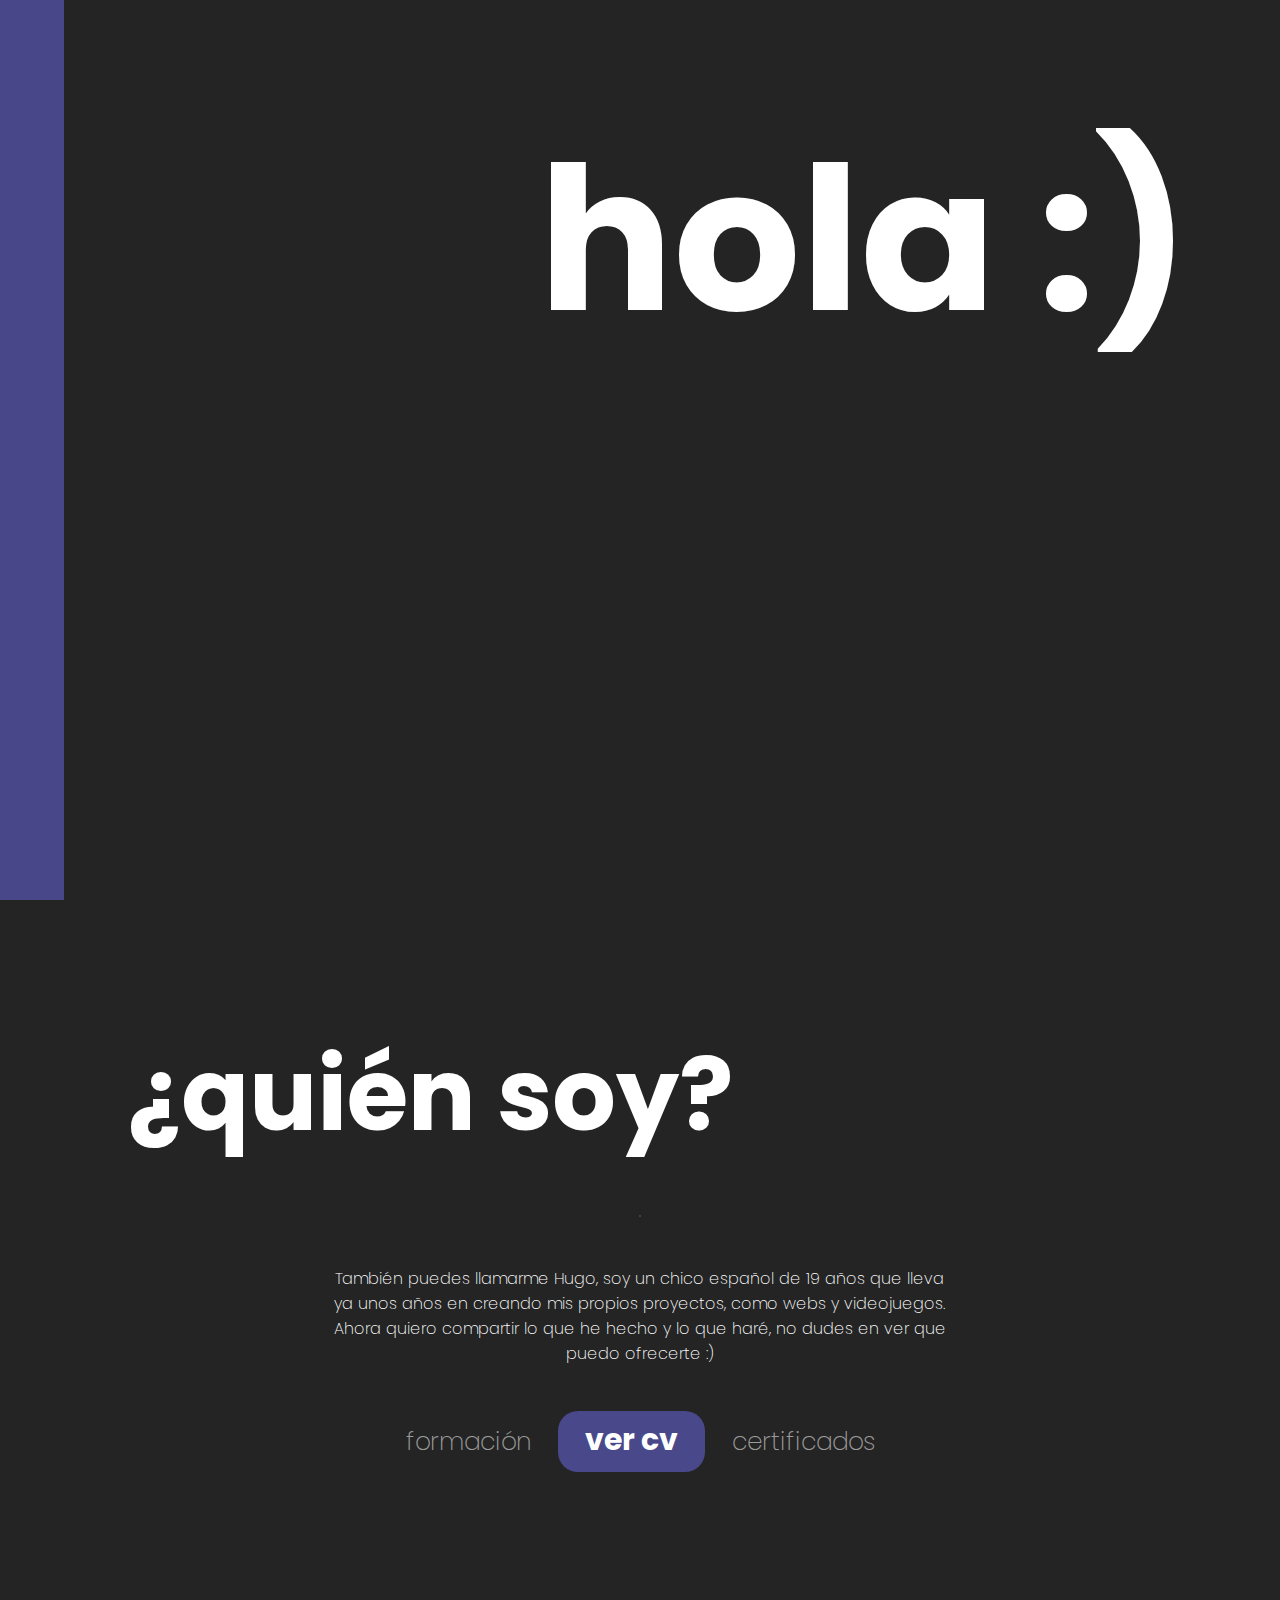
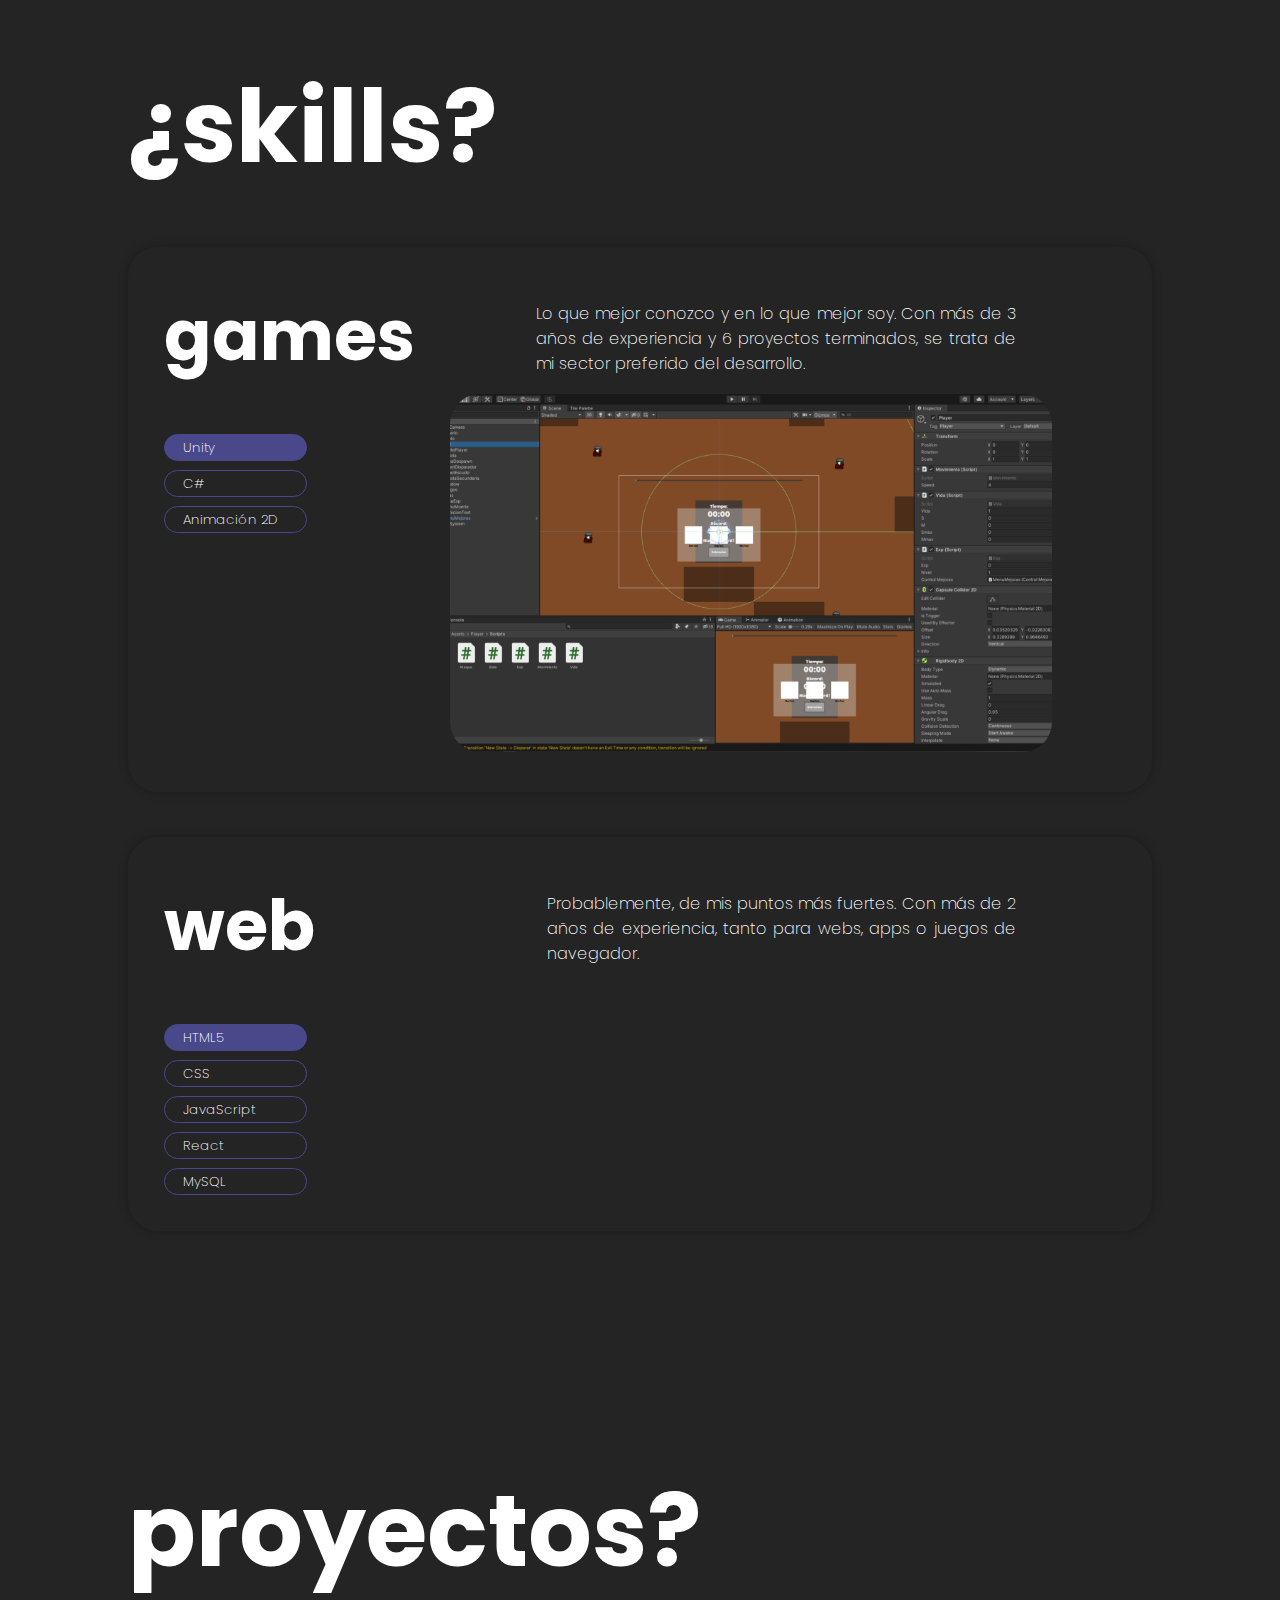
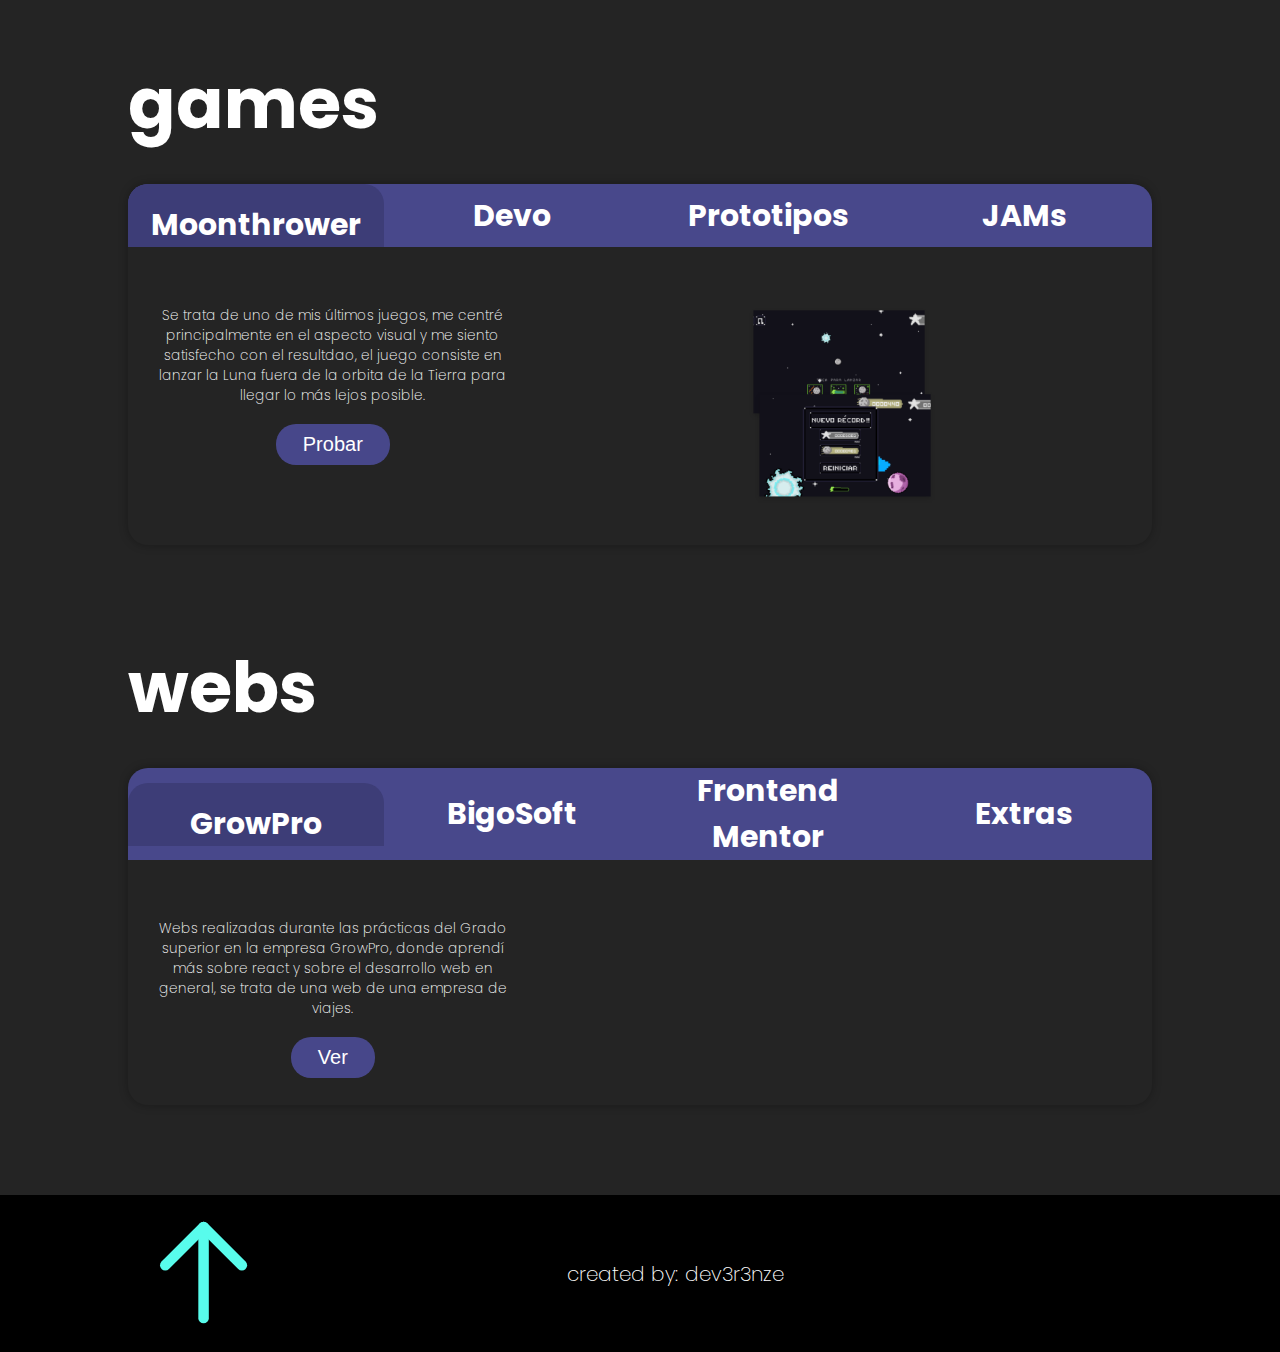
==== commit d5432c28: "movil responsive" ====
--- a/index.html
+++ b/index.html
@@ -7,19 +7,22 @@
     <link rel="stylesheet" href="style.css">
     <link rel="shortcut icon" href="Recursos/favicon/favicon.ico" type="image/x-icon">
     <script src="code.js"></script>
+    <link rel="preconnect" href="https://fonts.googleapis.com">
+    <link rel="preconnect" href="https://fonts.gstatic.com" crossorigin>
+    <link href="https://fonts.googleapis.com/css2?family=Poppins:wght@200;700&display=swap" rel="stylesheet">
     <title>dev3r3nze's portfolio</title>
 </head>
 <body>
     <div class="header">
-        <div id="headerText">hola :)</div>
+        <div id="headerText"><p>hola :)</p></div>
     </div>
     <div id="menuLateralClosed" onclick="ToggleMenu()">
         <img src="Recursos/iso.png" alt="">
     </div>
     <div id="menuLateralOpened">
-        <div class="optMenuLateral">¿quién soy?</div>
-        <div class="optMenuLateral">¿skills?</div>
-        <div class="optMenuLateral">¿proyectos?</div>
+        <a href="#quienCat" onclick="ToggleMenu()"><div class="optMenuLateral"><p>¿quién soy?</p></div></a>
+        <a href="#skillsCat" onclick="ToggleMenu()"><div class="optMenuLateral"><p>¿skills?</p></div></a>
+        <a href="#proyectosCat" onclick="ToggleMenu()"><div class="optMenuLateral"><p>¿proyectos?</p></div></a>
         <div id="logoCerrarMenuLateral"><img src="Recursos/iso.png" alt="" onclick="ToggleMenu()"></div>
         <div id="redesMenuLateral"> 
             <a href="https://linktr.ee/dev3r3nze" target="_blank"><img src="Recursos/redes/linktree.png" alt=""></a>
@@ -28,53 +31,29 @@
         </div>
     </div>
     <div class="cat" id="quienCat">
-        <div class="titleCat">¿quién soy?</div>
+        <div class="titleCat"><p>¿quién soy?</p></div>
         <div class="contentCat">
             <div id="quienCatImg"><img src="Recursos/iso.png" alt=""></div>
             <div id="descQuien"><p>También puedes llamarme Hugo, soy un chico español de 19 años que lleva ya unos años en creando mis propios proyectos, como webs y videojuegos. Ahora quiero compartir lo que he hecho y lo que haré, no dudes en ver que puedo ofrecerte :)</p></div>
             <div id="btnsQuien">
-                <div class="optQuien"><p>formación</p></div>
-                <div id="optQuienEspecial"><p>ver cv</p></div>
-                <div class="optQuien"><p></p>certificados</div>
+                <a href="https://www.linkedin.com/in/hugo-l%C3%A1zaro-gandul-091777267/" target="_blank" rel="no_follow"><div class="optQuien"><p>formación</p></div></a>
+                <a href="Recursos/Curriculum.pdf" target="_blank"><div id="optQuienEspecial"><p>ver cv</p></div></a>
+                <a href="https://www.linkedin.com/in/hugo-l%C3%A1zaro-gandul-091777267/" target="_blank"><div class="optQuien"><p>certificados</p></div></a>
             </div>
         </div>
     </div>
     <div class="cat" id="skillsCat">
-        <div class="titleCat">¿skills?</div>
-        <div class="skillContent">
-            <div class="colNames">
-                <p class="titleSkillsNames">web</p>
-                <div class="skillsNamesBtns">
-                    <button class="skillNameWeb" id="skillSelected" onclick="CambiarWeb(0)">HTML5</button>
-                    <button class="skillNameWeb" onclick="CambiarWeb(1)">CSS</button>
-                    <button class="skillNameWeb" onclick="CambiarWeb(2)">JavaScript</button>
-                    <button class="skillNameWeb" onclick="CambiarWeb(3)">React</button>
-                    <button class="skillNameWeb" onclick="CambiarWeb(4)">MySQL</button>
-                </div>
-            </div>
-            <div class="colContent">
-                <div class="skillResume">
-                    <div class="colSkill1">
-                        <img src="Recursos/techs/html-5.png" alt="" id="imageSkillWeb"><br>
-                        <img src="Recursos/Rating.png" alt="" id="imageRating1Web">
-                        <img src="Recursos/Rating.png" alt="" id="imageRating2Web">
-                        <img src="Recursos/Rating.png" alt="" id="imageRating3Web">
-                    </div>
-                    <div class="colSkill2">
-                        <p id="skillDescWeb" class="skillDesc"> Probablemente, de mis puntos más fuertes. Con más de 2 años de experiencia, tanto para webs, apps o juegos de navegador. </p>
-                    </div>
-                </div>
-                <img src="Recursos/htmlSkillContent.png" alt="" id="skillContentImageWeb">
-            </div>
-        </div>
+        <div class="titleCat"><p>¿skills?</p></div>
+        
+         <!--
         <div class="skillContent">
             <div class="colNames">
                 <p class="titleSkillsNames">design</p>
                 <div class="skillsNamesBtns">
-                    <button class="skillNameDesign" id="skillSelected" onclick="CambiarDesign(0)">Adobe XD</button>
-                    <button class="skillNameDesign" onclick="CambiarDesign(1)">Adobe Illustrator</button>
-                    <button class="skillNameDesign" onclick="CambiarDesign(2)">Canva</button>
-                    <button class="skillNameDesign" onclick="CambiarDesign(3)">Wordpress</button>
+                    <button class="skillNameDesign" id="skillSelected" onclick="CambiarDesign(0)"><p>Adobe XD</p></button>
+                    <button class="skillNameDesign" onclick="CambiarDesign(1)"><p>Adobe Illustrator</p></button>
+                    <button class="skillNameDesign" onclick="CambiarDesign(2)"><p>Canva</p></button>
+                    <button class="skillNameDesign" onclick="CambiarDesign(3)"><p>Wordpress</p></button>
                 </div>
             </div>
             <div class="colContent">
@@ -89,72 +68,75 @@
                         <p id="skillDescDesign" class="skillDesc"> Probablemente, de mis puntos más fuertes. Con más de 2 años de experiencia, tanto para webs, apps o juegos de navegador. </p>
                     </div>
                 </div>
-                <img src="Recursos/xdSkillContent.png" alt="" id="skillContentImageDesign">
-            </div>
-        </div>
+                <img src="Recursos/xdSkillContent.png" alt="" id="skillContentImageDesign" class="imgSkillResume">
+            </div>
+        </div>
+        -->
         <div class="skillContent">
             <div class="colNames">
                 <p class="titleSkillsNames">games</p>
                 <div class="skillsNamesBtns">
-                    <button class="skillNameGames" id="skillSelected" onclick="CambiarGames(0)">Unity</button>
-                    <button class="skillNameGames" onclick="CambiarGames(1)">C#</button>
-                    <button class="skillNameGames" onclick="CambiarGames(2)">Animación 2D</button>
+                    <button class="skillNameGames" id="skillSelected" onclick="CambiarGames(0)"><p>Unity</p></button>
+                    <button class="skillNameGames" onclick="CambiarGames(1)"><p>C#</p></button>
+                    <button class="skillNameGames" onclick="CambiarGames(2)"><p>Animación 2D</p></button>
                 </div>
             </div>
             <div class="colContent">
                 <div class="skillResume">
                     <div class="colSkill1">
                         <img src="Recursos/techs/unity.png" alt="" id="imageSkillGames"><br>
-                        <img src="Recursos/Rating.png" alt="" id="imageRating1Games">
-                        <img src="Recursos/Rating.png" alt="" id="imageRating2Games">
-                        <img src="Recursos/Rating.png" alt="" id="imageRating3Games">
+                        <img src="Recursos/Rating.png" alt="" id="imageRating1Games" class="star">
+                        <img src="Recursos/Rating.png" alt="" id="imageRating2Games" class="star">
+                        <img src="Recursos/Rating.png" alt="" id="imageRating3Games" class="star">
                     </div>
                     <div class="colSkill2">
                         <p id="skillDescGames" class="skillDesc"> Lo que mejor conozco y en lo que mejor soy. Con más de 3 años de experiencia y 6 proyectos terminados, se trata de mi sector preferido del desarrollo. </p>
                     </div>
                 </div>
-                <img src="Recursos/unitySkillContent.png" alt="" id="skillContentImageGames">
+                <img src="Recursos/unitySkillContent.png" alt="" id="skillContentImageGames" class="imgSkillResume">
+            </div>
+        </div>
+
+        <div class="skillContent">
+            <div class="colNames">
+                <p class="titleSkillsNames">web</p>
+                <div class="skillsNamesBtns">
+                    <button class="skillNameWeb" id="skillSelected" onclick="CambiarWeb(0)"><p>HTML5</p></button>
+                    <button class="skillNameWeb" onclick="CambiarWeb(1)"><p>CSS</p></button>
+                    <button class="skillNameWeb" onclick="CambiarWeb(2)"><p>JavaScript</p></button>
+                    <button class="skillNameWeb" onclick="CambiarWeb(3)"><p>React</p></button>
+                    <button class="skillNameWeb" onclick="CambiarWeb(4)"><p>MySQL</p></button>
+                </div>
+            </div>
+            <div class="colContent">
+                <div class="skillResume">
+                    <div class="colSkill1">
+                        <img src="Recursos/techs/html-5.png" alt="" id="imageSkillWeb"><br>
+                        <img src="Recursos/Rating.png" alt="" id="imageRating1Web" class="star">
+                        <img src="Recursos/Rating.png" alt="" id="imageRating2Web" class="star">
+                        <img src="Recursos/Rating.png" alt="" id="imageRating3Web" class="star">
+                    </div>
+                    <div class="colSkill2">
+                        <p id="skillDescWeb" class="skillDesc"> Probablemente, de mis puntos más fuertes. Con más de 2 años de experiencia, tanto para webs, apps o juegos de navegador. </p>
+                    </div>
+                </div>
+                <img src="Recursos/htmlSkillContent.png" alt="" id="skillContentImageWeb" class="imgSkillResume">
             </div>
         </div>
     </div>
 
     <div class="cat" id="proyectosCat">
-        <div class="titleCat">proyectos?</div>
-        <p class="titleProyectsRama">webs</p>
-        <div class="proyectsRama">
-            <div class="contentAllProyects">
-                <div class="barraNames">
-                    <div class="titleProyectoWeb" id="proyectSelected" onclick="CambiarProyectosWeb(0)">BigoSoft</div>
-                    <div class="titleProyectoWeb" onclick="CambiarProyectosWeb(1)">Calculadora</div>
-                    <div class="titleProyectoWeb" onclick="CambiarProyectosWeb(2)">Frontend Mentor</div>
-                    <div class="titleProyectoWeb" onclick="CambiarProyectosWeb(3)">Extras</div>
-                </div>
-                <div class="contentProyect">
-                    <div class="colDesc">
-                        <p class="descProyecto" id="descProyectoWeb">Proyecto del primer año del grado de Desarrollo de Aplicaciones Web, con mayor enfoque en el diseño que en la funcionalidad, se trata de una página para una empresa ficticia con diversas categorías.</p>
-                        <a href="" target="_blank"><button class="probarProyectoBtn" id="BtnWeb">Probar</button></a>
-                    </div>
-                    <div class="colImages">
-                        <img src="Recursos/bigosoft/Bigosoft1.png" alt="" class="imgProyecto" id="imgProyecto1Web">
-                        <img src="Recursos/techs/html-5.png" alt="" class="techProyecto" id="techProyectoWeb1">
-                        <img src="Recursos/techs/css-3.png" alt="" class="techProyecto"id="techProyectoWeb2">
-                        <img src="Recursos/techs/js.png" alt="" class="techProyecto"id="techProyectoWeb3"> <br>
-                        <img src="Recursos/techs/xd.png" alt="" class="techProyecto"id="techProyectoWeb4">
-                        <img src="Recursos/techs/illustrator.png" alt="" class="techProyecto"id="techProyectoWeb5">
-                        <img src="Recursos/techs/logo-react-icon.png" alt="" class="techProyecto"id="techProyectoWeb6">
-                        <img src="Recursos/bigosoft/Bigosoft2.png" alt="" class="imgProyecto" id="imgProyecto2Web">
-                    </div>
-                </div>
-            </div>
-        </div>
+        <div class="titleCat"><p>proyectos?</p></div>
+        
+        <!-- 
         <p class="titleProyectsRama">design</p>
         <div class="proyectsRama">
             <div class="contentAllProyects">
                 <div class="barraNames">
-                    <div class="titleProyectoDesign" id="proyectSelected" onclick="CambiarProyectosDesign(4)">Logos</div>
-                    <div class="titleProyectoDesign" onclick="CambiarProyectosDesign(5)">Overlays</div>
-                    <div class="titleProyectoDesign" onclick="CambiarProyectosDesign(6)">Webs</div>
-                    <div class="titleProyectoDesign" onclick="CambiarProyectosDesign(7)">Marcas</div>
+                    <div class="titleProyectoDesign" id="proyectSelected" onclick="CambiarProyectosDesign(4)"><p>Logos</p></div>
+                    <div class="titleProyectoDesign" onclick="CambiarProyectosDesign(5)"><p>Overlays</p></div>
+                    <div class="titleProyectoDesign" onclick="CambiarProyectosDesign(6)"><p>Webs</p></div>
+                    <div class="titleProyectoDesign" onclick="CambiarProyectosDesign(7)"><p>Marcas</p></div>
                 </div>
                 <div class="contentProyect">
                     <div class="colDesc">
@@ -173,14 +155,15 @@
                 </div>
             </div>
         </div>
+        -->
         <p class="titleProyectsRama">games</p>
         <div class="proyectsRama">
             <div class="contentAllProyects">
                 <div class="barraNames">
-                    <div class="titleProyectoGames" id="proyectSelected" onclick="CambiarProyectosGames(8)">Moonthrower</div>
-                    <div class="titleProyectoGames" onclick="CambiarProyectosGames(9)">Devo</div>
-                    <div class="titleProyectoGames" onclick="CambiarProyectosGames(10)">Prototipos</div>
-                    <div class="titleProyectoGames" onclick="CambiarProyectosGames(11)">JAMs</div>
+                    <div class="titleProyectoGames" id="proyectSelected" onclick="CambiarProyectosGames(8)"><p>Moonthrower</p></div>
+                    <div class="titleProyectoGames" onclick="CambiarProyectosGames(9)"><p>Devo</p></div>
+                    <div class="titleProyectoGames" onclick="CambiarProyectosGames(10)"><p>Prototipos</p></div>
+                    <div class="titleProyectoGames" onclick="CambiarProyectosGames(11)"><p>JAMs</p></div>
                 </div>
                 <div class="contentProyect">
                     <div class="colDesc">
@@ -193,6 +176,33 @@
                         <img src="Recursos/techs/c-sharp.png" alt="" class="techProyecto"id="techProyectoGames2">
                         <img src="Recursos/techs/aseprite.png" alt="" class="techProyecto"id="techProyectoGames3"> <br>
                         <img src="Recursos/moonthrower/moonthrower2.png" alt="" class="imgProyecto" id="imgProyecto2Games">
+                    </div>
+                </div>
+            </div>
+        </div>
+        <p class="titleProyectsRama">webs</p>
+        <div class="proyectsRama">
+            <div class="contentAllProyects">
+                <div class="barraNames">
+                    <div class="titleProyectoWeb" id="proyectSelected" onclick="CambiarProyectosWeb(0)"><p>GrowPro</p></div>
+                    <div class="titleProyectoWeb" onclick="CambiarProyectosWeb(1)"><p>BigoSoft</p></div>
+                    <div class="titleProyectoWeb" onclick="CambiarProyectosWeb(2)"><p>Frontend Mentor</p></div>
+                    <div class="titleProyectoWeb" onclick="CambiarProyectosWeb(3)"><p>Extras</p></div>
+                </div>
+                <div class="contentProyect">
+                    <div class="colDesc">
+                        <p class="descProyecto" id="descProyectoWeb">Proyecto del primer año del grado de Desarrollo de Aplicaciones Web, con mayor enfoque en el diseño que en la funcionalidad, se trata de una página para una empresa ficticia con diversas categorías.</p>
+                        <a href="" target="_blank"><button class="probarProyectoBtn" id="BtnWeb">Probar</button></a>
+                    </div>
+                    <div class="colImages">
+                        <img src="Recursos/GrowPro/Cap1.png" alt="" class="imgProyecto" id="imgProyecto1Web">
+                        <img src="Recursos/techs/html-5.png" alt="" class="techProyecto" id="techProyectoWeb1">
+                        <img src="Recursos/techs/css-3.png" alt="" class="techProyecto"id="techProyectoWeb2">
+                        <img src="Recursos/techs/js.png" alt="" class="techProyecto"id="techProyectoWeb3"> <br>
+                        <img src="Recursos/techs/xd.png" alt="" class="techProyecto"id="techProyectoWeb4">
+                        <img src="Recursos/techs/illustrator.png" alt="" class="techProyecto"id="techProyectoWeb5">
+                        <img src="Recursos/techs/logo-react-icon.png" alt="" class="techProyecto"id="techProyectoWeb6">
+                        <img src="Recursos/GrowPro/Cap1.png" alt="" class="imgProyecto" id="imgProyecto2Web">
                     </div>
                 </div>
             </div>
--- a/style.css
+++ b/style.css
@@ -9,6 +9,15 @@
     display: flex;
     flex-direction: column;
     align-items: center;
+}
+
+p{
+    font-family: 'Poppins', sans-serif;
+    font-weight: 200;
+}
+
+a{
+    text-decoration: none;
 }
 
 .cat{
@@ -25,7 +34,7 @@
     display: none;
     text-align: center;
     left: 0px;
-
+    z-index: 1;
 }
 #menuLateralClosed{
     width: 5%;
@@ -36,13 +45,12 @@
 }
 #menuLateralClosed img{
     width: 100px;
-    height: 100px;
     translate: 5vh -1vh;
     box-shadow: 3px 5px 6px rgba(0,0,0,0.16);
     border-radius: 50px;
 }
 
-#menuLateralOpened .optMenuLateral{
+.optMenuLateral{
     width: 90%;
     background-color: #242424;
     color: white;
@@ -50,15 +58,16 @@
     padding: 3vh 0vh 3vh 10%;
     text-align: left;
     font-size: 40px;
-}
-
-#menuLateralOpened #logoCerrarMenuLateral img{
-    width: 300px;
+    font-weight: 700;
+}
+
+#logoCerrarMenuLateral img{
+    width: 30vh;
     box-shadow: 3px 5px 6px rgba(0,0,0,0.16);
     border-radius: 500px;
 }
 
-#menuLateralOpened #redesMenuLateral{
+#redesMenuLateral{
     background-color: #242424;
     margin-top: 5vh;
     text-align: right;
@@ -66,7 +75,7 @@
     width: 20%;
     
 }
-#menuLateralOpened #redesMenuLateral img{
+ #redesMenuLateral img{
     width: 30px;
 }
 
@@ -77,35 +86,40 @@
     text-align: end;
 }
 
-.header #headerText{
+#headerText{
     font-size: 200px;
     color: white;
     margin: 10vh;
 }
+#headerText p{
+    font-weight: 700;
+}
 
 
 /*Categoría quien soy*/
 
-#quienCat .titleCat{
+.titleCat{
     font-size: 100px;
     color: white;
     margin-bottom: 5vh;
-}
-
-#quienCat .contentCat{
+    font-weight: 700;
+
+}
+
+.contentCat{
     display: flex;
     flex-direction: column;
     align-items: center;
 }
 
-#quienCat .contentCat #quienCatImg img{
+ #quienCatImg img{
     border: solid 1px rgba(100,100,219,0.56);
     border-radius: 500px;
     margin-bottom: 5vh;
 
 }
 
-#quienCat .contentCat #descQuien{
+ #descQuien{
     width: 60%;
     color: white;
     text-align: center;
@@ -114,14 +128,24 @@
 
 }
 
-#quienCat .contentCat #btnsQuien .optQuien{
+#btnsQuien{
+    display: flex;
+    align-items: center;
+    justify-content: center;
+}
+
+.optQuien{
     float: left;
     margin: 1vh;
     color: #9B9B9B;
     font-size: 25px;
 }
-
-#quienCat .contentCat #btnsQuien #optQuienEspecial{
+.optQuien p:hover{
+    cursor: pointer;
+    color: #585858;
+}
+
+#optQuienEspecial{
     float: left;
     margin: 0vh 2vh 0vh 2vh;
     padding: 0.7vh 3vh 1vh;
@@ -129,8 +153,11 @@
     border-radius: 20px;
     font-size: 30px;
     color: white;
-}
-
+
+}
+#optQuienEspecial p{
+    font-weight: 700;
+}
 
 
 /*Categoría skills*/
@@ -143,27 +170,36 @@
     color: white;
     margin-bottom: 5vh;
 }
+.titleCat p{
+    font-weight: 700;
+
+}
 .skillContent{
     display: flex;
     flex-direction: row;
-    box-shadow: 0px 0px 6px rgb(0 0 0 / 16%);
+    box-shadow: 0px 0px 10px rgb(0 0 0 / 30%);
     padding: 4vh;
     border-radius: 30px;
     margin-bottom: 5vh;
 
 }
 
-.skillContent .colNames{
+ .colNames{
+    width: 30%;
+}
+ .colContent{
     width: 70%;
 }
 
-.skillContent .colNames .titleSkillsNames{
+ .titleSkillsNames{
     color: white;
     font-size: 70px;
     margin-bottom: 4vh;
-}
-
-.skillContent .skillsNamesBtns{
+    font-weight: 700;
+
+}
+
+ .skillsNamesBtns{
     display: flex;
     flex-direction: column;
 }
@@ -181,11 +217,11 @@
     padding-left: 2vh;
 }
 
-.skillContent .skillsNamesBtns #skillSelected{
+#skillSelected{
     background-color: #48488B;
 }
 
-.skillContent .colContent .skillResume{
+.skillResume{
     display: flex;
     flex-direction: row;
     color: white;
@@ -194,20 +230,24 @@
     padding-top: 2vh;
 }
 
-.skillContent .colContent .skillResume .skillDesc{
+
+
+
+
+ .skillDesc{
     margin-left: 2vh;
     text-align: justify;
 }
 
-.skillContent .colContent .skillResume .colSkill1{
+ .colSkill1{
     width: 30%;
     text-align: center;
 }
-.skillContent .colContent .skillResume .colSkill2{
+ .colSkill2{
     font-size: 16px;
 }
 
-.skillContent .colContent .skillResume #imageSkillWeb,#imageSkillDesign,#imageSkillGames{
+ #imageSkillWeb,#imageSkillDesign,#imageSkillGames{
     width: 13vh
 }
 
@@ -217,8 +257,8 @@
 }
 
 .proyectsRama{
-    width: 80%;
-    box-shadow: 0px 0px 6px rgb(0 0 0 / 16%);
+    width: 100%;
+    box-shadow: 0px 0px 10px rgb(0 0 0 / 30%);
     border-radius: 20px;
     margin: auto;
     margin-top: 3vh;
@@ -228,82 +268,94 @@
 .titleProyectsRama{
     color: white;
     font-size: 70px;
-}
-
-.proyectsRama .contentAllProyects{
+    font-weight: 700;
+
+}
+
+ .contentAllProyects{
     display: flex;
     flex-direction: column;
 }
 
-.proyectsRama .contentAllProyects .barraNames{
+ .barraNames{
     background: #48488B;
     border-radius: 20px 20px 0px 0px;
     display: flex;
     justify-content: space-around;
-    height: 7vh;
     align-items: center;
 }
 
-.proyectsRama .contentAllProyects .barraNames .titleProyectoWeb,.titleProyectoDesign,.titleProyectoGames{
+ .titleProyectoWeb,.titleProyectoDesign,.titleProyectoGames{
     float: left;
     font-size: 30px;
     color: white;
     width: 25%;
     text-align: center;
 }
-
-.proyectsRama .contentAllProyects .barraNames #proyectSelected, .titleProyectoWeb:hover, .titleProyectoDesign:hover, .titleProyectoGames:hover{
+.barraNames p{
+    font-weight: 700;
+
+}
+
+ #proyectSelected, .titleProyectoWeb:hover, .titleProyectoDesign:hover, .titleProyectoGames:hover{
     background-color: #3D3D77;
     border-radius: 20px 20px 0px 0px;
     height: 5vh;
     padding-top: 2vh;
 }
 
-.proyectsRama .contentAllProyects .contentProyect{
+ .contentProyect{
     display: flex;
     flex-direction: row;
-    align-items: center;
+    align-items: flex-start;
     justify-content: space-between;
     text-align: center;
-}
-
-.proyectsRama .contentAllProyects .contentProyect .colDesc{
-    width: 30%;
-    display: flex;
-    height: 30vh;
+    margin-top: 2rem;
+}
+
+ .colDesc{
+    width: 40%;
+    display: flex;
     flex-direction: column;
     align-items: center;
     justify-content: space-between;
-}
-
-.proyectsRama .contentAllProyects .contentProyect .colDesc p{
-    color: white;
-    font-size: 16px;
-    width: 50%;
-}
-
-.proyectsRama .contentAllProyects .contentProyect .colDesc button{
+    margin: 3vh 0;
+}
+
+ .colDesc p{
+    color: white;
+    font-size: 1.5vh;
+    width: 90%;
+}
+
+ .colDesc button{
     padding: 1vh 3vh 1vh;
     background: rgba(100,100,219,0.56);
     border-radius: 20px;
     font-size: 20px;
     color: white;
     border: 0px;
-   
-}
-
-.proyectsRama .contentAllProyects .contentProyect .colImages{
-    width: 70%;
+    margin-top: 2vh;
+}
+
+ .colImages{
+    width: 60%;
     padding-top: 3vh;
 }
-
-.proyectsRama .contentAllProyects .contentProyect .colImages #imgProyecto2Web, #imgProyecto2Design, #imgProyecto2Games{
+.colImages img{
+    width: 30%;
+}
+.colImages .techProyecto{
+    width: 10%;
+}
+
+#imgProyecto2Web, #imgProyecto2Design, #imgProyecto2Games{
     translate: 0px -4vh;
 }
 
-.proyectsRama .contentAllProyects .contentProyect .colImages .techProyecto{
+ .techProyecto{
     width: 6vh;
-    translate: 0px -5vh;
+    translate: 0px -4vh;
     margin: 0px;
 }
 
@@ -327,16 +379,25 @@
 }
 
 
-#quienCat .contentCat #btnsQuien #optQuienEspecial:hover, .skillContent .colNames .skillNameDesign:hover,.skillNameWeb:hover, .skillNameGames:hover, .titleProyecto:hover, .proyectsRama .contentAllProyects .contentProyect .colDesc button:hover{
+ #optQuienEspecial:hover, .skillNameDesign:hover,.skillNameWeb:hover, .skillName:hover, .titleProyecto:hover, .colDesc button:hover{
     background-color: #2d2d57;
     cursor: pointer;
 }
+#optQuienEspecial:hover{
+    color: #a2a2a2;
+}
 
  #redesMenuLateral img:hover, svg, .redes img:hover{
     cursor: pointer;
-}
-
-#menuLateralOpened .optMenuLateral:hover{
+    transform: scale(1.05);
+
+}
+
+.titleProyectoWeb:hover,.titleProyectoDesign:hover,.titleProyectoGames:hover{
+    cursor: pointer;
+}
+
+ .optMenuLateral:hover{
     background-color: #111111;
     cursor: pointer;
 }
@@ -344,4 +405,111 @@
 #logoCerrarMenuLateral img:hover, #menuLateralClosed img:hover{
     cursor: pointer;
     transform: scale(1.05);
+}
+
+
+
+@media (max-width: 768px) {
+    #btnsQuien{
+        flex-direction: column;
+    }
+    #menuLateralClosed{
+        width: 12%;
+    }
+    #headerText{
+        font-size: 70px;
+        margin: 2vh;
+    }
+    .cat{
+        margin-top: 90vh;
+        width: 70%;
+    }
+    .titleCat{
+        font-size: 50px;
+    }
+    img{
+        width: 100%;
+    }
+    #descQuien{
+        width: 100%;
+    }
+    #menuLateralOpened{
+        width: 100%;
+    }
+    #redesMenuLateral{
+        width: 30%;
+        margin-top:1vh;
+    }
+    #menuLateralClosed img{
+        width: 70px;
+        translate: 3vh -2vh;
+    }
+    .skillContent{
+        flex-direction: column;
+
+    }
+    .colNames{
+        width: 100%;
+    }
+    .titleSkillsNames{
+        margin-bottom: 2vh;
+        font-size: 40px;
+    }
+    .skillNameGames,.skillNameWeb{
+        height: 5vh;
+        width: 100%;
+    }
+    .colContent{
+        width: 100%;
+    }
+    .skillResume{
+        flex-direction: column;
+        width: 100%;
+        margin-bottom: 3vh;
+
+    }
+    .colSkill1{
+        width: 100%;
+        text-align: center;
+    }
+    .colSkill1 .star{
+        width: 20%;
+    }
+    .skillDesc{
+        margin-left: 0;
+    }
+
+    .barraNames{
+        align-items: flex-start;
+        flex-direction: column;
+    }
+    .titleProyectsRama{
+        font-size: 40px;
+    }
+    .titleProyectoGames,.titleProyectoWeb{
+        width: 100%;
+    }
+    #proyectSelected{
+        padding-top: 1vh;
+    }
+    .contentProyect{
+        flex-direction: column;
+        margin-top: 0;
+    }
+    .colDesc{
+        width: 100%;
+    }
+    .colImages{
+        width: 100%;
+    }
+    .colImages img{
+        width: 90%;
+    }
+    .colImages .techProyecto{
+        width: 20%;
+    }
+    .techProyecto, #imgProyecto2Games, #imgProyecto2Web{
+        translate:0;
+    }
+    
 }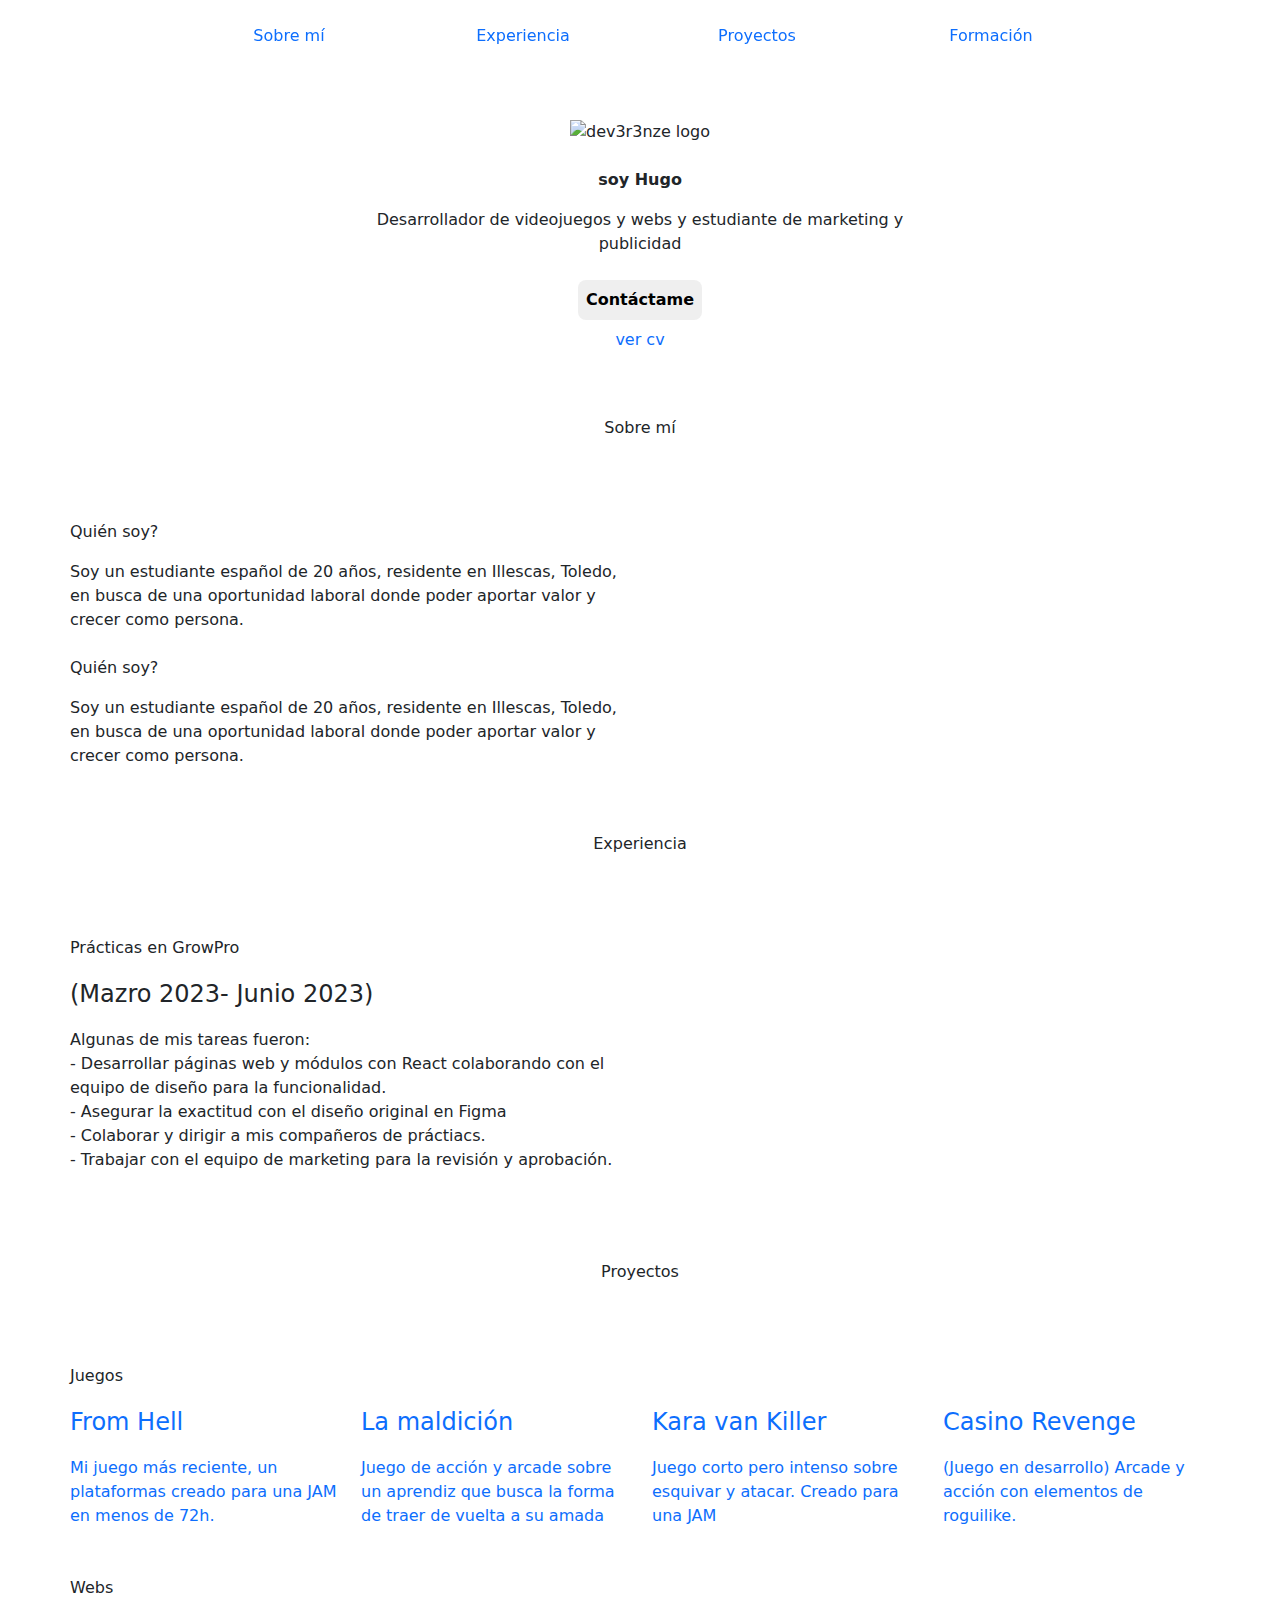
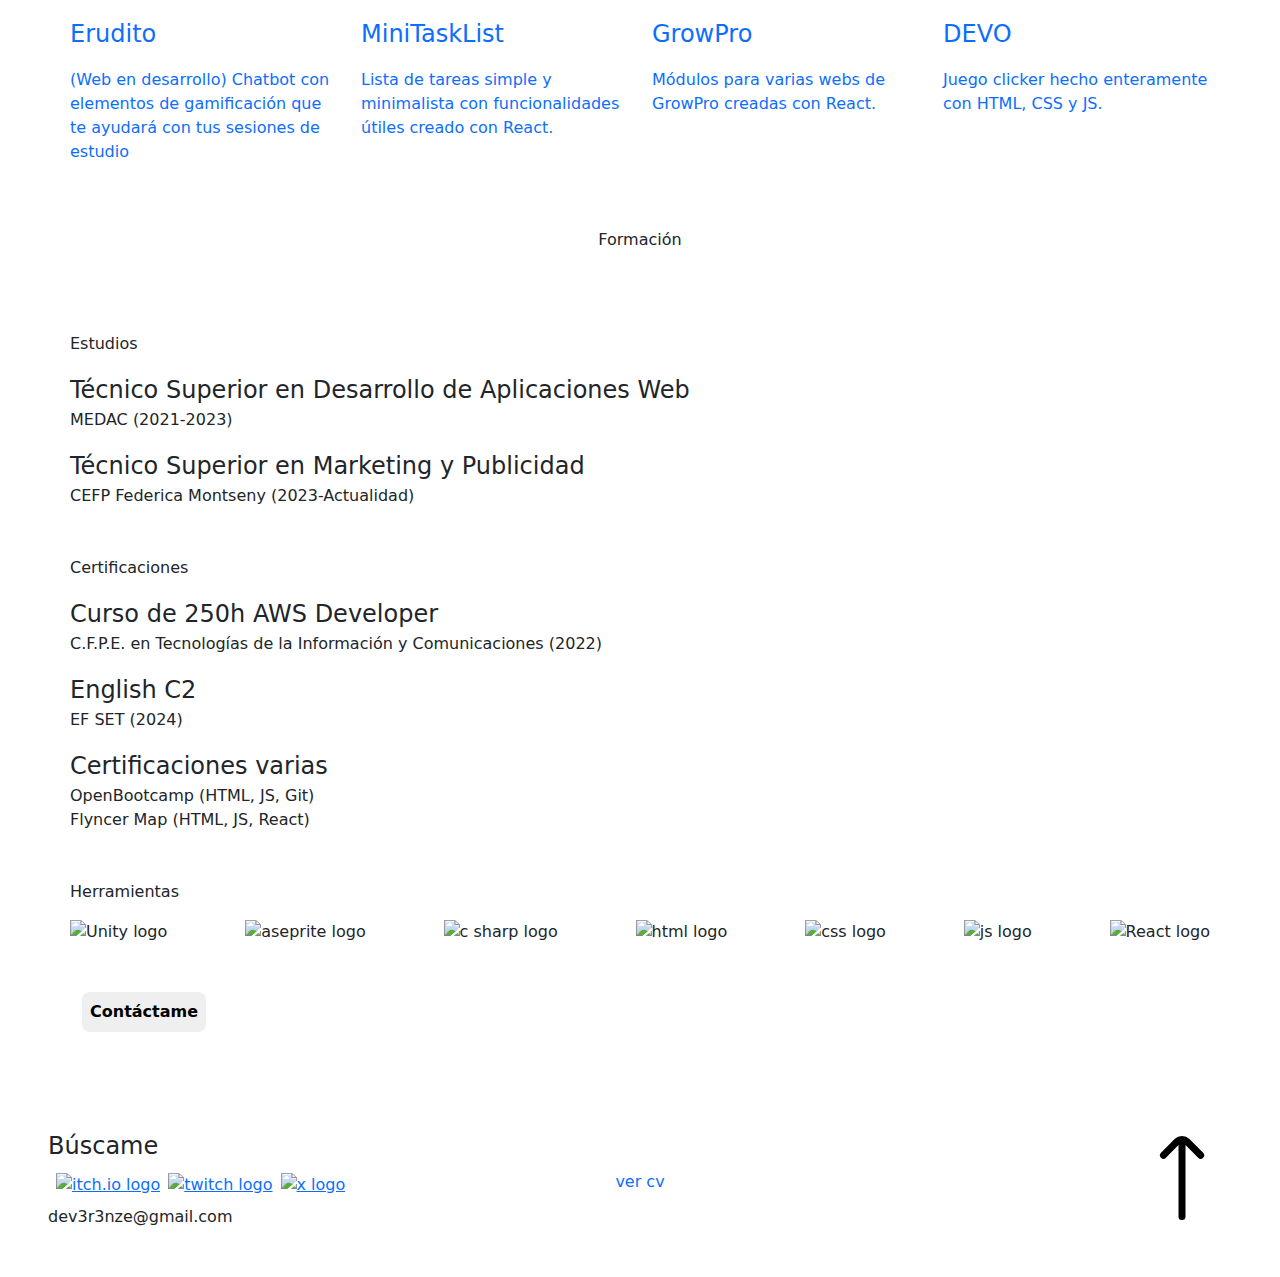
==== commit 4a9dafbb: "btn fix" ====
--- a/index.html
+++ b/index.html
@@ -1,240 +1,522 @@
 <!DOCTYPE html>
 <html lang="en">
-<head>
-    <meta charset="UTF-8">
-    <meta http-equiv="X-UA-Compatible" content="IE=edge">
-    <meta name="viewport" content="width=device-width, initial-scale=1.0">
-    <link rel="stylesheet" href="style.css">
-    <link rel="shortcut icon" href="Recursos/favicon/favicon.ico" type="image/x-icon">
-    <script src="code.js"></script>
-    <link rel="preconnect" href="https://fonts.googleapis.com">
-    <link rel="preconnect" href="https://fonts.gstatic.com" crossorigin>
-    <link href="https://fonts.googleapis.com/css2?family=Poppins:wght@200;700&display=swap" rel="stylesheet">
+  <head>
+    <meta charset="UTF-8" />
+    <meta name="viewport" content="width=device-width, initial-scale=1.0" />
+    <link rel="stylesheet" href="styles.css" />
+    <link
+      rel="shortcut icon"
+      href="Recursos/favicon/faviconTransparent.ico"
+      type="image/x-icon"
+    />
+    <link
+      href="https://cdn.jsdelivr.net/npm/bootstrap@5.3.3/dist/css/bootstrap.min.css"
+      rel="stylesheet"
+      integrity="sha384-QWTKZyjpPEjISv5WaRU9OFeRpok6YctnYmDr5pNlyT2bRjXh0JMhjY6hW+ALEwIH"
+      crossorigin="anonymous"
+    />
+
     <title>dev3r3nze's portfolio</title>
-</head>
-<body>
-    <div class="header">
-        <div id="headerText"><p>hola :)</p></div>
-    </div>
-    <div id="menuLateralClosed" onclick="ToggleMenu()">
-        <img src="Recursos/iso.png" alt="">
-    </div>
-    <div id="menuLateralOpened">
-        <a href="#quienCat" onclick="ToggleMenu()"><div class="optMenuLateral"><p>¿quién soy?</p></div></a>
-        <a href="#skillsCat" onclick="ToggleMenu()"><div class="optMenuLateral"><p>¿skills?</p></div></a>
-        <a href="#proyectosCat" onclick="ToggleMenu()"><div class="optMenuLateral"><p>¿proyectos?</p></div></a>
-        <div id="logoCerrarMenuLateral"><img src="Recursos/iso.png" alt="" onclick="ToggleMenu()"></div>
-        <div id="redesMenuLateral"> 
-            <a href="https://linktr.ee/dev3r3nze" target="_blank"><img src="Recursos/redes/linktree.png" alt=""></a>
-            <a href="https://discord.com/invite/rWkpjjJwpx" target="_blank"><img src="Recursos/redes/discord.png" alt=""></a>
-            <a href="https://www.twitch.tv/dev3r3nze" target="_blank"><img src="Recursos/redes/twitch.png" alt=""></a>
-        </div>
-    </div>
-    <div class="cat" id="quienCat">
-        <div class="titleCat"><p>¿quién soy?</p></div>
-        <div class="contentCat">
-            <div id="quienCatImg"><img src="Recursos/iso.png" alt=""></div>
-            <div id="descQuien"><p>También puedes llamarme Hugo, soy un chico español de 19 años que lleva ya unos años en creando mis propios proyectos, como webs y videojuegos. Ahora quiero compartir lo que he hecho y lo que haré, no dudes en ver que puedo ofrecerte :)</p></div>
-            <div id="btnsQuien">
-                <a href="https://www.linkedin.com/in/hugo-l%C3%A1zaro-gandul-091777267/" target="_blank" rel="no_follow"><div class="optQuien"><p>formación</p></div></a>
-                <a href="Recursos/Curriculum.pdf" target="_blank"><div id="optQuienEspecial"><p>ver cv</p></div></a>
-                <a href="https://www.linkedin.com/in/hugo-l%C3%A1zaro-gandul-091777267/" target="_blank"><div class="optQuien"><p>certificados</p></div></a>
-            </div>
-        </div>
-    </div>
-    <div class="cat" id="skillsCat">
-        <div class="titleCat"><p>¿skills?</p></div>
-        
-         <!--
-        <div class="skillContent">
-            <div class="colNames">
-                <p class="titleSkillsNames">design</p>
-                <div class="skillsNamesBtns">
-                    <button class="skillNameDesign" id="skillSelected" onclick="CambiarDesign(0)"><p>Adobe XD</p></button>
-                    <button class="skillNameDesign" onclick="CambiarDesign(1)"><p>Adobe Illustrator</p></button>
-                    <button class="skillNameDesign" onclick="CambiarDesign(2)"><p>Canva</p></button>
-                    <button class="skillNameDesign" onclick="CambiarDesign(3)"><p>Wordpress</p></button>
-                </div>
-            </div>
-            <div class="colContent">
-                <div class="skillResume">
-                    <div class="colSkill1">
-                        <img src="Recursos/techs/xd.png" alt="" id="imageSkillDesign"><br>
-                        <img src="Recursos/Rating.png" alt="" id="imageRating1Design">
-                        <img src="Recursos/Rating.png" alt="" id="imageRating2Design">
-                        <img src="Recursos/Rating.png" alt="" id="imageRating3Design">
-                    </div>
-                    <div class="colSkill2">
-                        <p id="skillDescDesign" class="skillDesc"> Probablemente, de mis puntos más fuertes. Con más de 2 años de experiencia, tanto para webs, apps o juegos de navegador. </p>
-                    </div>
-                </div>
-                <img src="Recursos/xdSkillContent.png" alt="" id="skillContentImageDesign" class="imgSkillResume">
-            </div>
-        </div>
-        -->
-        <div class="skillContent">
-            <div class="colNames">
-                <p class="titleSkillsNames">games</p>
-                <div class="skillsNamesBtns">
-                    <button class="skillNameGames" id="skillSelected" onclick="CambiarGames(0)"><p>Unity</p></button>
-                    <button class="skillNameGames" onclick="CambiarGames(1)"><p>C#</p></button>
-                    <button class="skillNameGames" onclick="CambiarGames(2)"><p>Animación 2D</p></button>
-                </div>
-            </div>
-            <div class="colContent">
-                <div class="skillResume">
-                    <div class="colSkill1">
-                        <img src="Recursos/techs/unity.png" alt="" id="imageSkillGames"><br>
-                        <img src="Recursos/Rating.png" alt="" id="imageRating1Games" class="star">
-                        <img src="Recursos/Rating.png" alt="" id="imageRating2Games" class="star">
-                        <img src="Recursos/Rating.png" alt="" id="imageRating3Games" class="star">
-                    </div>
-                    <div class="colSkill2">
-                        <p id="skillDescGames" class="skillDesc"> Lo que mejor conozco y en lo que mejor soy. Con más de 3 años de experiencia y 6 proyectos terminados, se trata de mi sector preferido del desarrollo. </p>
-                    </div>
-                </div>
-                <img src="Recursos/unitySkillContent.png" alt="" id="skillContentImageGames" class="imgSkillResume">
-            </div>
-        </div>
-
-        <div class="skillContent">
-            <div class="colNames">
-                <p class="titleSkillsNames">web</p>
-                <div class="skillsNamesBtns">
-                    <button class="skillNameWeb" id="skillSelected" onclick="CambiarWeb(0)"><p>HTML5</p></button>
-                    <button class="skillNameWeb" onclick="CambiarWeb(1)"><p>CSS</p></button>
-                    <button class="skillNameWeb" onclick="CambiarWeb(2)"><p>JavaScript</p></button>
-                    <button class="skillNameWeb" onclick="CambiarWeb(3)"><p>React</p></button>
-                    <button class="skillNameWeb" onclick="CambiarWeb(4)"><p>MySQL</p></button>
-                </div>
-            </div>
-            <div class="colContent">
-                <div class="skillResume">
-                    <div class="colSkill1">
-                        <img src="Recursos/techs/html-5.png" alt="" id="imageSkillWeb"><br>
-                        <img src="Recursos/Rating.png" alt="" id="imageRating1Web" class="star">
-                        <img src="Recursos/Rating.png" alt="" id="imageRating2Web" class="star">
-                        <img src="Recursos/Rating.png" alt="" id="imageRating3Web" class="star">
-                    </div>
-                    <div class="colSkill2">
-                        <p id="skillDescWeb" class="skillDesc"> Probablemente, de mis puntos más fuertes. Con más de 2 años de experiencia, tanto para webs, apps o juegos de navegador. </p>
-                    </div>
-                </div>
-                <img src="Recursos/htmlSkillContent.png" alt="" id="skillContentImageWeb" class="imgSkillResume">
-            </div>
-        </div>
-    </div>
-
-    <div class="cat" id="proyectosCat">
-        <div class="titleCat"><p>proyectos?</p></div>
-        
-        <!-- 
-        <p class="titleProyectsRama">design</p>
-        <div class="proyectsRama">
-            <div class="contentAllProyects">
-                <div class="barraNames">
-                    <div class="titleProyectoDesign" id="proyectSelected" onclick="CambiarProyectosDesign(4)"><p>Logos</p></div>
-                    <div class="titleProyectoDesign" onclick="CambiarProyectosDesign(5)"><p>Overlays</p></div>
-                    <div class="titleProyectoDesign" onclick="CambiarProyectosDesign(6)"><p>Webs</p></div>
-                    <div class="titleProyectoDesign" onclick="CambiarProyectosDesign(7)"><p>Marcas</p></div>
-                </div>
-                <div class="contentProyect">
-                    <div class="colDesc">
-                        <p class="descProyecto" id="descProyectoDesign">Se trata de los logos que he ido creando a lo largo de estos meses que llevo con el diseño gráfico, se inlcuyen distintos estilos, colores y formas aunque el area en el que más cómodo me siento es el minimalismo.</p>
-                        
-                    </div>
-                    <div class="colImages">
-                        <img src="Recursos/logos/Pack_logos_1.png" alt="" class="imgProyecto" id="imgProyecto1Design">
-                        <img src="Recursos/techs/illustrator.png" alt="" class="techProyecto"id="techProyectoDesign1">
-                        <img src="Recursos/techs/canva.png" alt="" class="techProyecto"id="techProyectoDesign2"><br>
-                        <img src="Recursos/logos/gym.png" alt="" class="techProyecto"id="techProyectoDesign3"> 
-                        <img src="Recursos/logos/mad.png" alt="" class="techProyecto"id="techProyectoDesign4">
-                        <img src="Recursos/logos/Shoko.png" alt="" class="techProyecto"id="techProyectoDesign5">
-                        <img src="Recursos/logos/Pack_logos_2.png" alt="" class="imgProyecto" id="imgProyecto2Design">
-                    </div>
-                </div>
-            </div>
-        </div>
-        -->
-        <p class="titleProyectsRama">games</p>
-        <div class="proyectsRama">
-            <div class="contentAllProyects">
-                <div class="barraNames">
-                    <div class="titleProyectoGames" id="proyectSelected" onclick="CambiarProyectosGames(8)"><p>Moonthrower</p></div>
-                    <div class="titleProyectoGames" onclick="CambiarProyectosGames(9)"><p>Devo</p></div>
-                    <div class="titleProyectoGames" onclick="CambiarProyectosGames(10)"><p>Prototipos</p></div>
-                    <div class="titleProyectoGames" onclick="CambiarProyectosGames(11)"><p>JAMs</p></div>
-                </div>
-                <div class="contentProyect">
-                    <div class="colDesc">
-                        <p class="descProyecto" id="descProyectoGames">Se trata de uno de mis últimos juegos, me centré principalmente en el aspecto visual y me siento satisfecho con el resultdao, el juego consiste en lanzar la Luna fuera de la orbita de la Tierra para llegar lo más lejos posible.</p>
-                        <a href="" target="_blank"><button class="probarProyectoBtn" id="BtnGames">Probar</button></a>
-                    </div>
-                    <div class="colImages">
-                        <img src="Recursos/moonthrower/moonthrower1.png" alt="" class="imgProyecto" id="imgProyecto1Games">
-                        <img src="Recursos/techs/unity.png" alt="" class="techProyecto"id="techProyectoGames1">
-                        <img src="Recursos/techs/c-sharp.png" alt="" class="techProyecto"id="techProyectoGames2">
-                        <img src="Recursos/techs/aseprite.png" alt="" class="techProyecto"id="techProyectoGames3"> <br>
-                        <img src="Recursos/moonthrower/moonthrower2.png" alt="" class="imgProyecto" id="imgProyecto2Games">
-                    </div>
-                </div>
-            </div>
-        </div>
-        <p class="titleProyectsRama">webs</p>
-        <div class="proyectsRama">
-            <div class="contentAllProyects">
-                <div class="barraNames">
-                    <div class="titleProyectoWeb" id="proyectSelected" onclick="CambiarProyectosWeb(0)"><p>GrowPro</p></div>
-                    <div class="titleProyectoWeb" onclick="CambiarProyectosWeb(1)"><p>BigoSoft</p></div>
-                    <div class="titleProyectoWeb" onclick="CambiarProyectosWeb(2)"><p>Frontend Mentor</p></div>
-                    <div class="titleProyectoWeb" onclick="CambiarProyectosWeb(3)"><p>Extras</p></div>
-                </div>
-                <div class="contentProyect">
-                    <div class="colDesc">
-                        <p class="descProyecto" id="descProyectoWeb">Proyecto del primer año del grado de Desarrollo de Aplicaciones Web, con mayor enfoque en el diseño que en la funcionalidad, se trata de una página para una empresa ficticia con diversas categorías.</p>
-                        <a href="" target="_blank"><button class="probarProyectoBtn" id="BtnWeb">Probar</button></a>
-                    </div>
-                    <div class="colImages">
-                        <img src="Recursos/GrowPro/Cap1.png" alt="" class="imgProyecto" id="imgProyecto1Web">
-                        <img src="Recursos/techs/html-5.png" alt="" class="techProyecto" id="techProyectoWeb1">
-                        <img src="Recursos/techs/css-3.png" alt="" class="techProyecto"id="techProyectoWeb2">
-                        <img src="Recursos/techs/js.png" alt="" class="techProyecto"id="techProyectoWeb3"> <br>
-                        <img src="Recursos/techs/xd.png" alt="" class="techProyecto"id="techProyectoWeb4">
-                        <img src="Recursos/techs/illustrator.png" alt="" class="techProyecto"id="techProyectoWeb5">
-                        <img src="Recursos/techs/logo-react-icon.png" alt="" class="techProyecto"id="techProyectoWeb6">
-                        <img src="Recursos/GrowPro/Cap1.png" alt="" class="imgProyecto" id="imgProyecto2Web">
-                    </div>
-                </div>
-            </div>
-        </div>
-    </div>
-    
-    <div class="footer">
-        <div class="colFooter">
-            <a href="#"><svg xmlns="http://www.w3.org/2000/svg" width="87.142" height="98.932" viewBox="0 0 87.142 98.932">
-                <g id="Group_40" data-name="Group 40" transform="translate(1317.071 743.432) rotate(180)">
-                  <line id="Line_1" data-name="Line 1" y2="83.543" transform="translate(1273.5 649.5)" fill="none" stroke="#58fcec" stroke-linecap="round" stroke-width="10"/>
-                  <line id="Line_2" data-name="Line 2" y1="36.5" x2="36.5" transform="translate(1273.5 699.861)" fill="none" stroke="#58fcec" stroke-linecap="round" stroke-width="10"/>
-                  <line id="Line_3" data-name="Line 3" y1="36.5" x2="36.5" transform="translate(1273.5 699.861) rotate(90)" fill="none" stroke="#58fcec" stroke-linecap="round" stroke-width="10"/>
-                </g>
-              </svg></a>
-              
-        </div>
-        <div class="colFooter">
-            <p>created by: dev3r3nze</p>
-        </div>
-        <div class="colFooter">
-            <div class="redes">
-                <a href="https://linktr.ee/dev3r3nze" target="_blank"><img src="Recursos/redes/linktree.png" alt="" class="redesImg"></a>
-                <a href="https://discord.com/invite/rWkpjjJwpx" target="_blank"><img src="Recursos/redes/discord.png" alt="" class="redesImg"></a>
-                <a href="https://dev3r3nze.itch.io/" target="_blank"><img src="Recursos/redes/itch.io.png" alt="" class="redesImg"></a>
-                <a href="https://twitter.com/dev3r3nze" target="_blank"><img src="Recursos/redes/twitter.png" alt="" class="redesImg"></a>
-                <a href="https://www.twitch.tv/dev3r3nze" target="_blank"><img src="Recursos/redes/twitch.png" alt="" class="redesImg"></a>
-            </div>
-        </div>
-       
-    </div>
-
-    </div>
-</body> 
+  </head>
+  <body class="bg-darker-blue">
+    <!-- mantenimiento div -->
+    <!-- <div 
+      class="position-absolute top-50 start-50 translate-middle text-white text-center"
+    >
+      <h1 class="">En mantenimiento...</h1>
+      <h3 class="mb-2">Búscame en mis redes mientras tanto :)</h3>
+      <a href="https://dev3r3nze.itch.io/" target="_blank"
+        ><img src="Recursos/redes/itch.io.png" alt="itchio logo"
+      /></a>
+      <a href="https://www.twitch.tv/dev3r3nze" target="_blank"
+        ><img src="Recursos/redes/twitch.png" alt="twitch logo"
+      /></a>
+      <a href="https://x.com/dev3r3nze" target="_blank"
+        ><img src="Recursos/redes/twitter.png" alt="twitter (x) logo"
+      /></a>
+    </div> -->
+
+    <!-- Nav bar -->
+    <div class="container-fluid p-3 sticky-top bg-darker-blue" id="nav-var">
+      <div class="row w-75 text-center fw-black nav-bar m-auto">
+        <a
+          class="col-12 col-lg-3 selected-nav p-2 nav-col text-decoration-none"
+          id="iniCol"
+          onclick="ChangeSelected(0)"
+          href="#ini"
+        >
+          <p class="m-0 text-blue">Sobre mí</p>
+        </a>
+        <a
+          class="col-12 col-lg-3 nav-col p-2 text-decoration-none"
+          id="expCol"
+          onclick="ChangeSelected(1)"
+          href="#exp"
+        >
+          <p class="m-0 text-blue">Experiencia</p>
+        </a>
+        <a
+          class="col-12 col-lg-3 nav-col p-2 text-decoration-none"
+          id="proCol"
+          onclick="ChangeSelected(2)"
+          href="#pro"
+        >
+          <p class="m-0 text-blue">Proyectos</p>
+        </a>
+        <a
+          class="col-12 col-lg-3 nav-col p-2 text-decoration-none"
+          id="forCol"
+          onclick="ChangeSelected(3)"
+          href="#for"
+        >
+          <p class="m-0 text-blue">Formación</p>
+        </a>
+      </div>
+    </div>
+
+    <!-- Intro section -->
+    <div class="container m-auto my-5">
+      <div class="row">
+        <div class="col d-flex">
+          <img
+            src="Recursos/logo500.png"
+            alt="dev3r3nze logo"
+            class="m-auto dev-img"
+          />
+        </div>
+      </div>
+      <div class="row text-center mt-4">
+        <div class="col text-light-blue">
+          <p class="fs-semi-big fw-bold">
+            soy <span class="fs-big fw-black">Hugo</span>
+          </p>
+          <p class="text-light-blue w-50 m-auto">
+            Desarrollador de videojuegos y webs y estudiante de marketing y
+            publicidad
+          </p>
+        </div>
+      </div>
+      <div class="row m-auto text-center mt-4 w-100 w-lg-50">
+        <a
+          href="https://www.linkedin.com/in/hugo-l%C3%A1zaro-gandul-091777267/"
+          target="_blank"
+        >
+          <button
+            class="m-auto bg-light-blue border-0 rounded-3 p-2 shadowc cta-btn contact-btn"
+          >
+            <p class="m-0 fs-se fw-bold">Contáctame</p>
+          </button>
+        </a>
+        <a
+          href="Recursos/Curriculum.pdf"
+          target="_blank"
+          class="text-decoration-none"
+          ><p class="m-0 mt-2 fs-6 text-blue fw-black sub-title cta-btn">
+            ver cv
+          </p>
+        </a>
+      </div>
+    </div>
+
+    <!-- Sobre mi section -->
+    <div class="container-fluid p-3 my-5 separator" id="ini">
+      <div class="row">
+        <div class="col text-center m-auto">
+          <p class="fs-big text-light-blue fw-black">Sobre mí</p>
+        </div>
+      </div>
+    </div>
+
+    <div class="container p-5 p-lg-0">
+      <div class="row">
+        <div class="col-12 col-lg-6">
+          <div class="row mb-4">
+            <p class="fw-black fs-semi-big text-lighter-blue">Quién soy?</p>
+            <p class="m-0 text-light-blue">
+              Soy un estudiante español de 20 años, residente en Illescas,
+              Toledo, en busca de una oportunidad laboral donde poder aportar
+              valor y crecer como persona.
+            </p>
+          </div>
+          <div class="row">
+            <p class="fw-black fs-semi-big text-lighter-blue">Quién soy?</p>
+            <p class="m-0 text-light-blue">
+              Soy un estudiante español de 20 años, residente en Illescas,
+              Toledo, en busca de una oportunidad laboral donde poder aportar
+              valor y crecer como persona.
+            </p>
+          </div>
+        </div>
+        <div class="col-2"></div>
+        <div class="col-12 col-lg-4">
+          <div
+            class="img-div img-1 rounded-3 bg-light-blue m-lg-auto mt-5"
+            id="img-div-ini-1"
+          ></div>
+          <div
+            class="img-div img-2 rounded-3 bg-light-blue m-lg-auto mt-5"
+            id="img-div-ini-2"
+          ></div>
+        </div>
+      </div>
+    </div>
+
+    <!-- Experiencia section -->
+    <div class="container-fluid p-3 my-5 separator" id="exp">
+      <div class="row">
+        <div class="col text-center m-auto">
+          <p class="fs-big text-light-blue fw-black">Experiencia</p>
+        </div>
+      </div>
+    </div>
+
+    <div class="container p-5 p-lg-0">
+      <div class="row">
+        <div class="col-12 col-lg-6">
+          <div class="row mb-4">
+            <p class="fw-black fs-semi-big text-lighter-blue">
+              Prácticas en GrowPro
+            </p>
+            <p class="fw-black fs-4 text-blue">(Mazro 2023- Junio 2023)</p>
+            <p class="m-0 text-light-blue">
+              Algunas de mis tareas fueron: <br />
+              - Desarrollar páginas web y módulos con React colaborando con el
+              equipo de diseño para la funcionalidad.<br />
+              - Asegurar la exactitud con el diseño original en Figma<br />
+              - Colaborar y dirigir a mis compañeros de práctiacs.<br />
+              - Trabajar con el equipo de marketing para la revisión y
+              aprobación.
+            </p>
+          </div>
+        </div>
+        <div class="col-2"></div>
+
+        <div class="col-12 col-lg-4">
+          <div
+            class="img-div img-1 rounded-3 bg-light-blue m-auto"
+            id="img-div-exp-1"
+          ></div>
+          <div
+            class="img-div img-2 rounded-3 bg-light-blue mt-3 m-lg-auto"
+            id="img-div-exp-2"
+          ></div>
+        </div>
+      </div>
+    </div>
+
+    <!-- Proyectos section -->
+    <div class="container-fluid p-4 p-lg-3 my-5 separator" id="pro">
+      <div class="row">
+        <div class="col text-center m-auto">
+          <p class="fs-big text-light-blue fw-black">Proyectos</p>
+        </div>
+      </div>
+    </div>
+
+    <div class="container p-5 p-lg-0">
+      <div class="row">
+        <div class="col">
+          <p class="fw-black fs-semi-big text-lighter-blue">Juegos</p>
+        </div>
+      </div>
+      <div class="row">
+        <a
+          class="col-12 col-md-4 col-lg-3 project text-decoration-none"
+          href="https://dev3r3nze.itch.io/from-hell"
+          target="_blank"
+        >
+          <p class="fw-black fs-4 text-blue sub-title">From Hell</p>
+          <div class="project-img rounded-3 my-2 cta-btn" id="pro-img-1"></div>
+          <p class="m-0 text-light-blue mt-3">
+            Mi juego más reciente, un plataformas creado para una JAM en menos
+            de 72h.
+          </p>
+        </a>
+        <a
+          class="col-12 col-md-4 col-lg-3 project text-decoration-none mt-4 mt-lg-0"
+          href="https://dev3r3nze.itch.io/la-maldicin-del-aprendiz"
+          target="_blank"
+        >
+          <p class="fw-black fs-4 text-blue sub-title">La maldición</p>
+          <div class="project-img rounded-3 my-2 cta-btn" id="pro-img-2"></div>
+          <p class="m-0 text-light-blue mt-3">
+            Juego de acción y arcade sobre un aprendiz que busca la forma de
+            traer de vuelta a su amada
+          </p>
+        </a>
+        <a
+          class="col-12 col-md-4 col-lg-3 project text-decoration-none mt-4 mt-lg-0"
+          href="https://dev3r3nze.itch.io/karavan-killer"
+          target="_blank"
+        >
+          <p class="fw-black fs-4 text-blue sub-title">Kara van Killer</p>
+          <div class="project-img rounded-3 my-2 cta-btn" id="pro-img-3"></div>
+          <p class="m-0 text-light-blue mt-3">
+            Juego corto pero intenso sobre esquivar y atacar. Creado para una
+            JAM
+          </p>
+        </a>
+        <a
+          class="col-12 col-md-4 col-lg-3 project in-dev text-decoration-none mt-4 mt-lg-0"
+          target="_blank"
+        >
+          <p class="fw-black fs-4 text-blue">Casino Revenge</p>
+          <div class="project-img rounded-3 my-2" id="pro-img-4"></div>
+          <p class="m-0 text-light-blue mt-3">
+            <span class="text-blue">(Juego en desarrollo)</span> Arcade y acción
+            con elementos de roguilike.
+          </p>
+        </a>
+      </div>
+      <div class="row mt-5">
+        <div class="col project text-decoration-none" target="_blank">
+          <p class="fw-black fs-semi-big text-lighter-blue">Webs</p>
+        </div>
+      </div>
+      <div class="row">
+        <a
+          class="col-12 col-md-4 col-lg-3 project text-decoration-none mt-4 mt-lg-0"
+          target="_blank"
+        >
+          <p class="fw-black fs-4 text-blue">Erudito</p>
+          <div class="project-img rounded-3 my-2" id="pro-img-5"></div>
+          <p class="m-0 text-light-blue mt-3">
+            <span class="text-blue">(Web en desarrollo)</span> Chatbot con
+            elementos de gamificación que te ayudará con tus sesiones de estudio
+          </p>
+        </a>
+        <a
+          class="col-12 col-md-4 col-lg-3 project text-decoration-none mt-4 mt-lg-0"
+          href="https://dev3r3nze.github.io/MiniTaskList/"
+          target="_blank"
+        >
+          <p class="fw-black fs-4 text-blue sub-title">MiniTaskList</p>
+          <div class="project-img rounded-3 my-2 cta-btn" id="pro-img-6"></div>
+          <p class="m-0 text-light-blue mt-3">
+            Lista de tareas simple y minimalista con funcionalidades útiles
+            creado con React.
+          </p>
+        </a>
+        <a
+          class="col-12 col-md-4 col-lg-3 project text-decoration-none mt-4 mt-md-0"
+          href="https://growproexperience.com/sobre-growpro/"
+          target="_blank"
+          rel="no-follow"
+        >
+          <p class="fw-black fs-4 text-blue sub-title">GrowPro</p>
+          <div class="project-img rounded-3 my-2 cta-btn" id="pro-img-7"></div>
+          <p class="m-0 text-light-blue mt-3">
+            Módulos para varias webs de GrowPro creadas con React.
+          </p>
+        </a>
+        <a
+          class="col-12 col-md-4 col-lg-3 project text-decoration-none mt-4 mt-lg-0"
+          href="https://dev3r3nze.itch.io/devo-clicker-game"
+          target="_blank"
+        >
+          <p class="fw-black fs-4 text-blue sub-title">DEVO</p>
+          <div class="project-img rounded-3 my-2 cta-btn" id="pro-img-8"></div>
+          <p class="m-0 text-light-blue mt-3">
+            Juego clicker hecho enteramente con HTML, CSS y JS.
+          </p>
+        </a>
+      </div>
+    </div>
+
+    <!-- Section formación -->
+    <div class="container-fluid p-3 my-5 separator" id="for">
+      <div class="row">
+        <div class="col text-center m-auto">
+          <p class="fs-big text-light-blue fw-black">Formación</p>
+        </div>
+      </div>
+    </div>
+
+    <div class="container p-5 p-lg-0">
+      <div class="row">
+        <div class="col">
+          <p class="fw-black fs-semi-big text-lighter-blue">Estudios</p>
+          <p class="fw-black fs-4 text-blue m-0">
+            Técnico Superior en Desarrollo de Aplicaciones Web
+          </p>
+          <p class="m-0 text-blue">MEDAC (2021-2023)</p>
+          <p class="fw-black fs-4 text-blue m-0 mt-3">
+            Técnico Superior en Marketing y Publicidad
+          </p>
+          <p class="m-0 text-blue">CEFP Federica Montseny (2023-Actualidad)</p>
+        </div>
+      </div>
+      <div class="row mt-5">
+        <div class="col">
+          <p class="fw-black fs-semi-big text-lighter-blue">Certificaciones</p>
+          <p class="fw-black fs-4 text-blue m-0">Curso de 250h AWS Developer</p>
+          <p class="m-0 text-blue">
+            C.F.P.E. en Tecnologías de la Información y Comunicaciones (2022)
+          </p>
+          <p class="fw-black fs-4 text-blue m-0 mt-3">English C2</p>
+          <p class="m-0 text-blue">EF SET (2024)</p>
+          <p class="fw-black fs-4 text-blue m-0 mt-3">Certificaciones varias</p>
+          <p class="m-0 text-blue">
+            OpenBootcamp (HTML, JS, Git) <br />Flyncer Map (HTML, JS, React)
+          </p>
+        </div>
+      </div>
+      <div class="row mt-5">
+        <div class="col">
+          <p class="fw-black fs-semi-big text-lighter-blue">Herramientas</p>
+          <div class="d-flex justify-content-between techs-div">
+            <img
+              src="Recursos/techs/unityWhiteIcon.png"
+              class="tech-img"
+              alt="Unity logo"
+            />
+            <img
+              src="Recursos/techs/aseprite.png"
+              class="tech-img"
+              alt="aseprite logo"
+            />
+            <img
+              src="Recursos/techs/c-sharp.png"
+              class="tech-img"
+              alt="c sharp logo"
+            />
+            <img
+              src="Recursos/techs/html-5.png"
+              class="tech-img"
+              alt="html logo"
+            />
+            <img
+              src="Recursos/techs/css-3.png"
+              class="tech-img mt-2 mt-lg-auto"
+              alt=" css logo"
+            />
+            <img
+              src="Recursos/techs/js.png"
+              class="tech-img mt-2 mt-lg-auto"
+              alt="js logo"
+            />
+            <img
+              src="Recursos/techs/logo-react-icon.png"
+              class="tech-img m-auto m-md-0"
+              alt="React logo"
+            />
+          </div>
+        </div>
+      </div>
+    </div>
+
+    <!-- Last CTA -->
+    <div class="container mt-5">
+      <div class="row">
+        <a
+          href="https://www.linkedin.com/in/hugo-l%C3%A1zaro-gandul-091777267/"
+          target="_blank"
+        >
+          <button
+            class="m-auto bg-light-blue border-0 rounded-3 p-2 shadowc cta-btn contact-btn"
+          >
+            <p class="m-0 fs-se fw-bold">Contáctame</p>
+          </button>
+        </a>
+      </div>
+    </div>
+
+    <!-- Footer -->
+    <footer class="container-fluid mt-5 bg-darker-color p-5">
+      <div class="row">
+        <div class="col">
+          <p class="fw-black fs-4 text-blue m-0">Búscame</p>
+          <div class="d-flex m-2">
+            <a href="https://dev3r3nze.itch.io/" target="_blank">
+              <img
+                src="Recursos/redes/itch.io.png"
+                class="red-img cta-btn"
+                alt="itch.io logo"
+              />
+            </a>
+            <a href="https://www.twitch.tv/dev3r3nze" target="_blank">
+              <img
+                src="Recursos/redes/twitch.png"
+                class="red-img mx-2 cta-btn"
+                alt="twitch logo"
+              />
+            </a>
+            <a href="https://x.com/dev3r3nze" target="_blank">
+              <img
+                src="Recursos/redes/X.png"
+                class="red-img cta-btn"
+                alt="x logo"
+              />
+            </a>
+          </div>
+          <p class="m-0 text-blue">dev3r3nze@gmail.com</p>
+        </div>
+        <div class="col d-flex justify-content-center align-items-center">
+          <a
+            href="Recursos/Curriculum.pdf"
+            target="_blank"
+            class="text-decoration-none"
+            ><p class="m-0 mt-2 fs-6 text-blue fw-black sub-title cta-btn">
+              ver cv
+            </p>
+          </a>
+        </div>
+        <div
+          class="col d-flex justify-content-end align-items-center d-none d-md-flex"
+        >
+          <svg
+            xmlns="http://www.w3.org/2000/svg"
+            id="Outline"
+            viewBox="0 0 24 24"
+            width="100"
+            height="100"
+            class="shadowc bg-light-blue border-0 rounded-3 p-2 cta-btn"
+          >
+            <path
+              d="M6,6.21a1,1,0,0,0,1.41,0L11,2.58V23a1,1,0,0,0,1,1h0a1,1,0,0,0,1-1V2.59l3.62,3.62a1,1,0,0,0,1.42,0,1,1,0,0,0,0-1.41L14.13.88a3,3,0,0,0-4.24,0L6,4.8A1,1,0,0,0,6,6.21Z"
+            />
+          </svg>
+
+          <!-- <img src="Recursos/v2/arrow.png" alt="volver al inicio" class="bg-light-blue border-0 rounded-3 p-2 shadowc" width="100rem" height="100rem">  -->
+        </div>
+      </div>
+    </footer>
+
+    <script>
+      function ChangeSelected(n) {
+        var cols = document.getElementsByClassName("nav-col");
+        for (var i = 0; i < cols.length; i++)
+          cols[i].classList.remove("selected-nav");
+        cols[n].classList.add("selected-nav");
+      }
+
+      let lastKnownPos = 100000;
+      let actualPos = 0;
+
+      let navBar = document.getElementById("nav-var");
+
+      document.addEventListener("scroll", (event) => {
+        actualPos = window.scrollY;
+
+        if (actualPos < lastKnownPos) scrollUp();
+        else scrollDown();
+
+        lastKnownPos = actualPos;
+      });
+
+      function scrollUp() {
+        navBar.classList.add("sticky-top");
+        navBar.classList.add("bg-darker-color");
+      }
+      function scrollDown() {
+        navBar.classList.remove("sticky-top");
+        navBar.classList.remove("bg-darker-color");
+      }
+    </script>
+    <script
+      src="https://cdn.jsdelivr.net/npm/bootstrap@5.3.3/dist/js/bootstrap.bundle.min.js"
+      integrity="sha384-YvpcrYf0tY3lHB60NNkmXc5s9fDVZLESaAA55NDzOxhy9GkcIdslK1eN7N6jIeHz"
+      crossorigin="anonymous"
+    ></script>
+  </body>
 </html>
